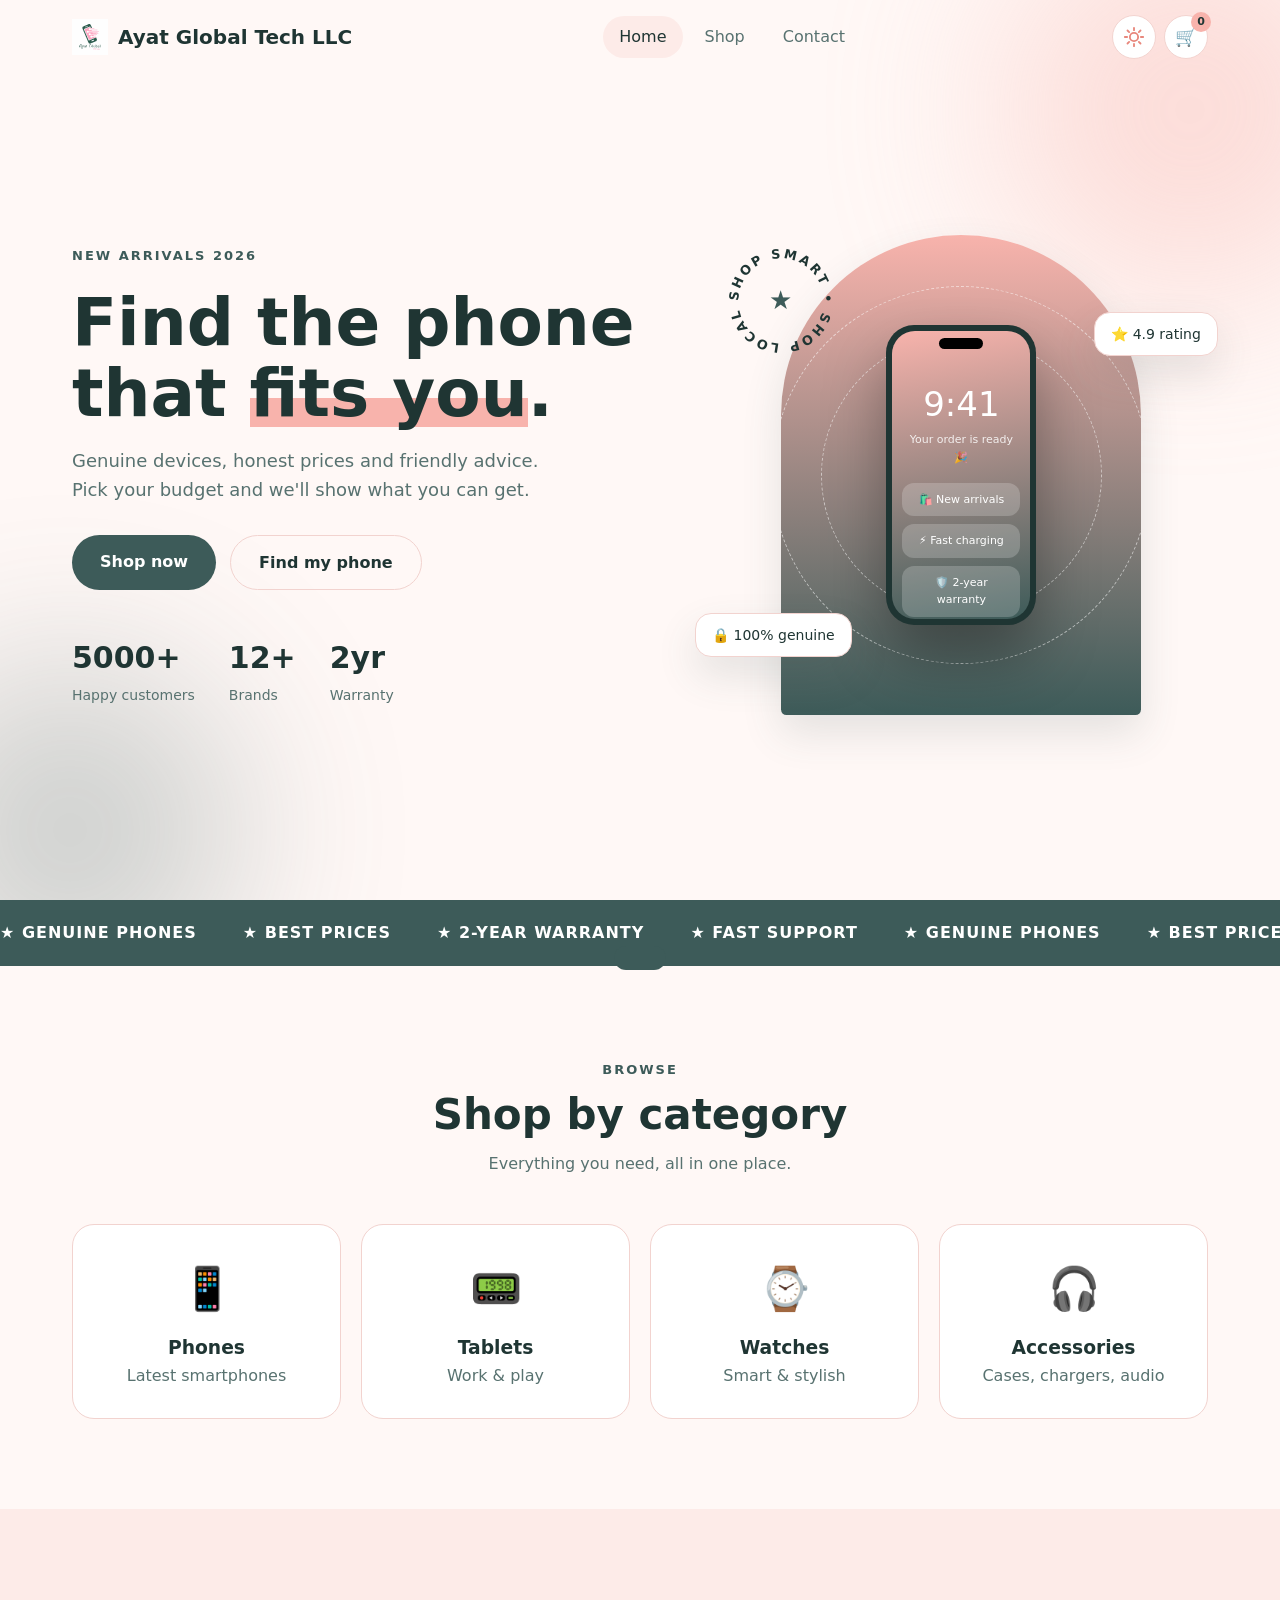
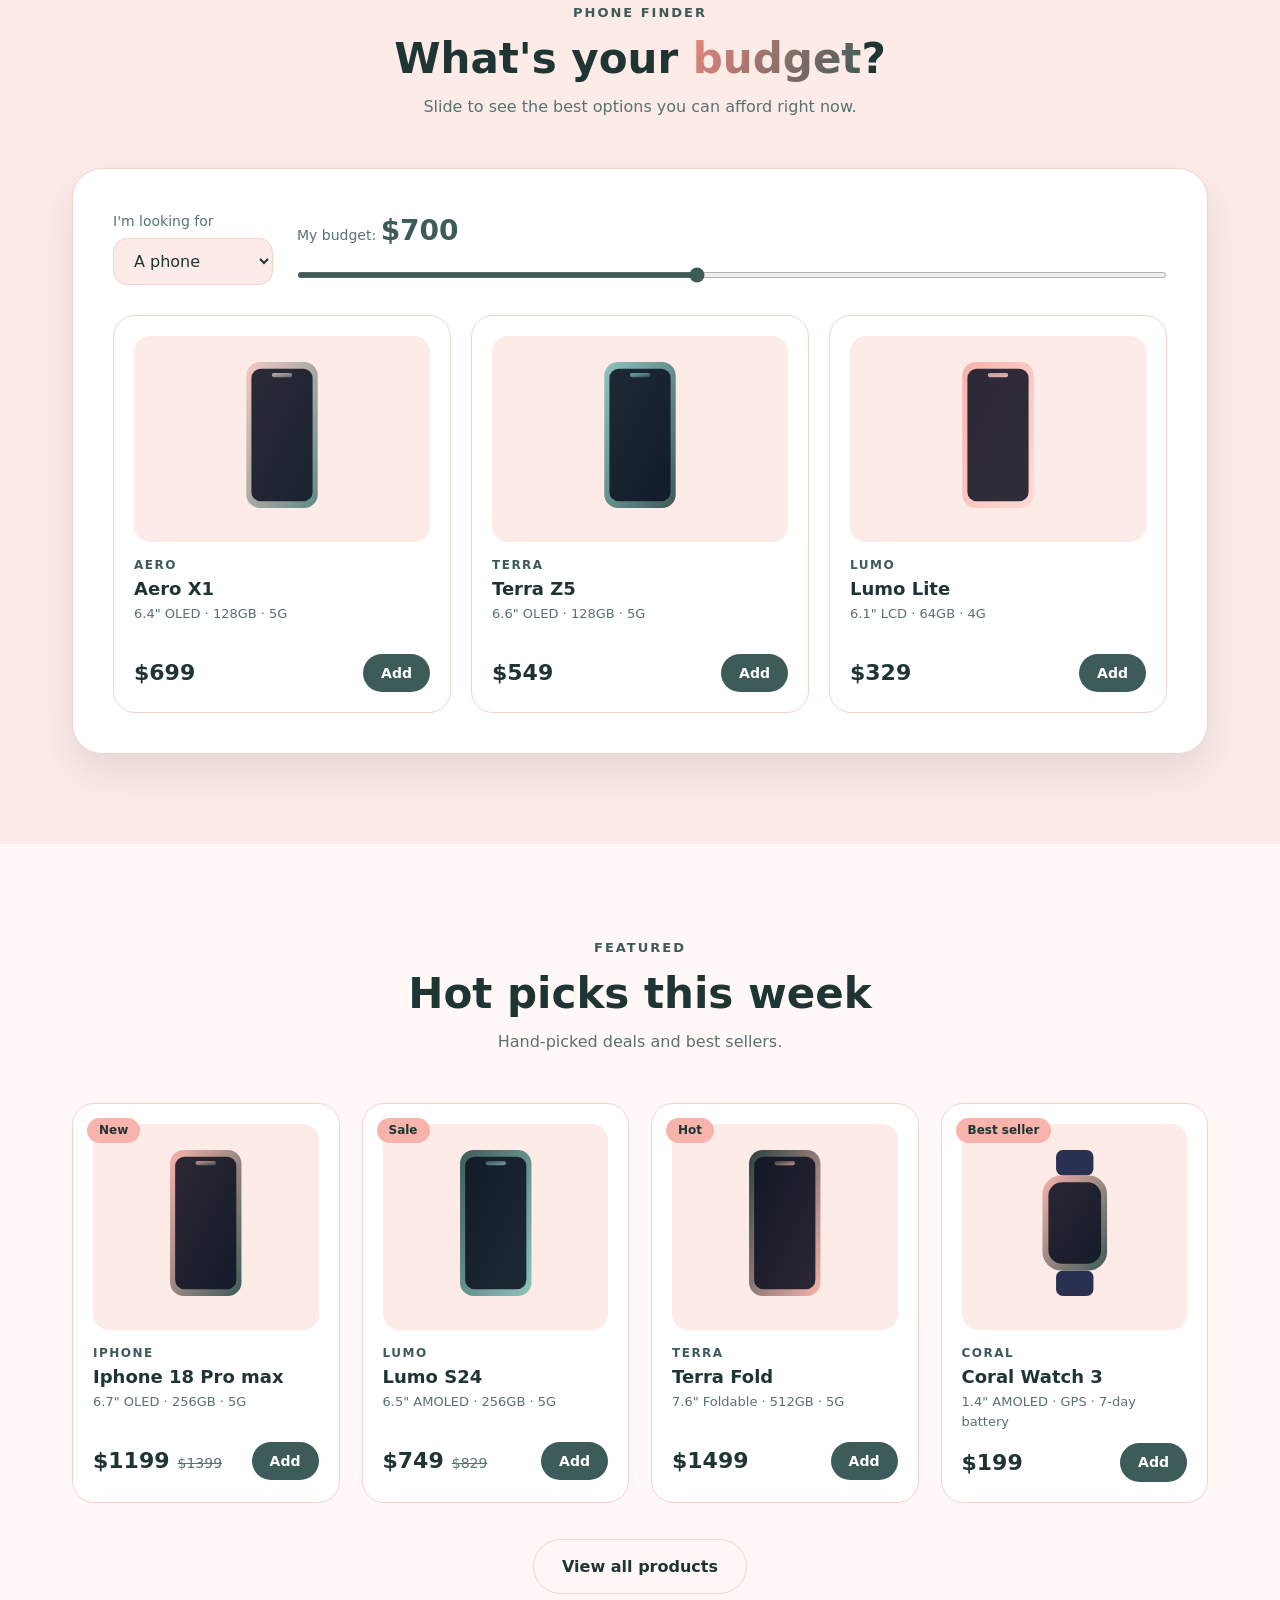
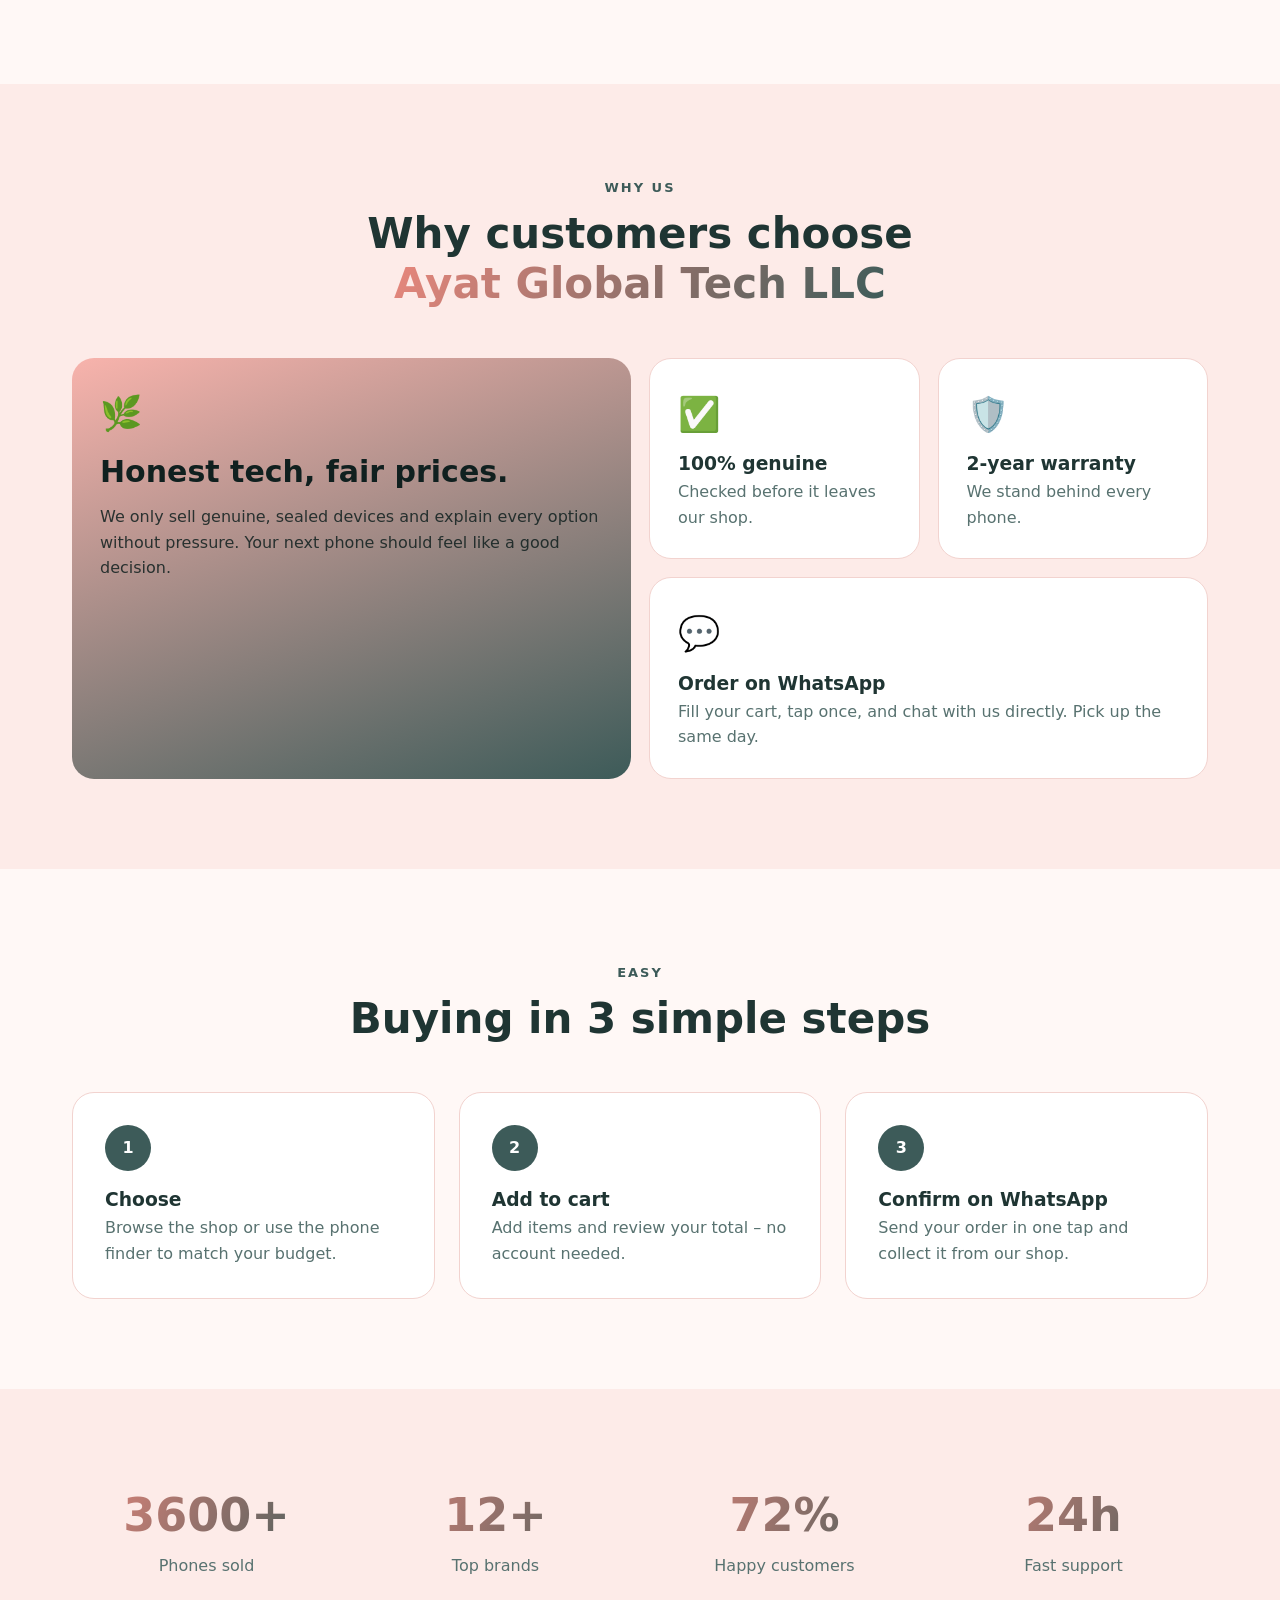
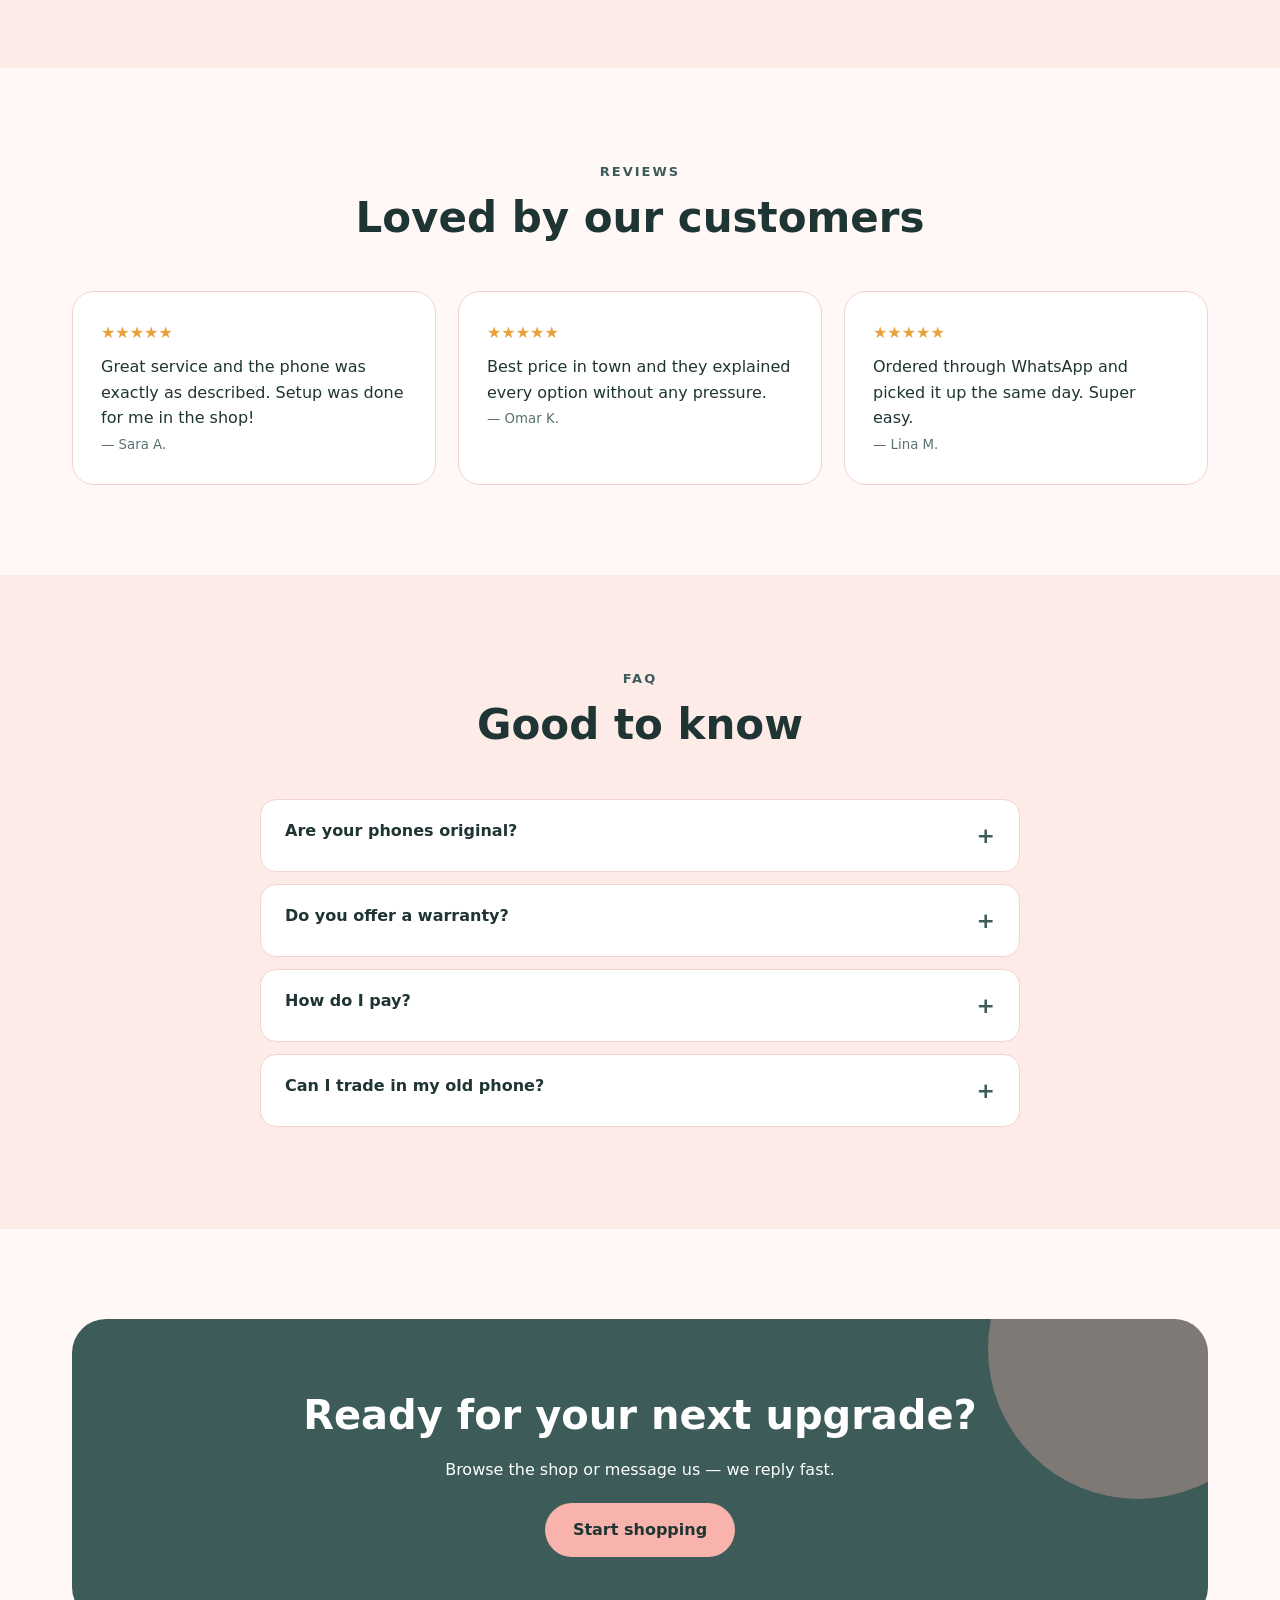
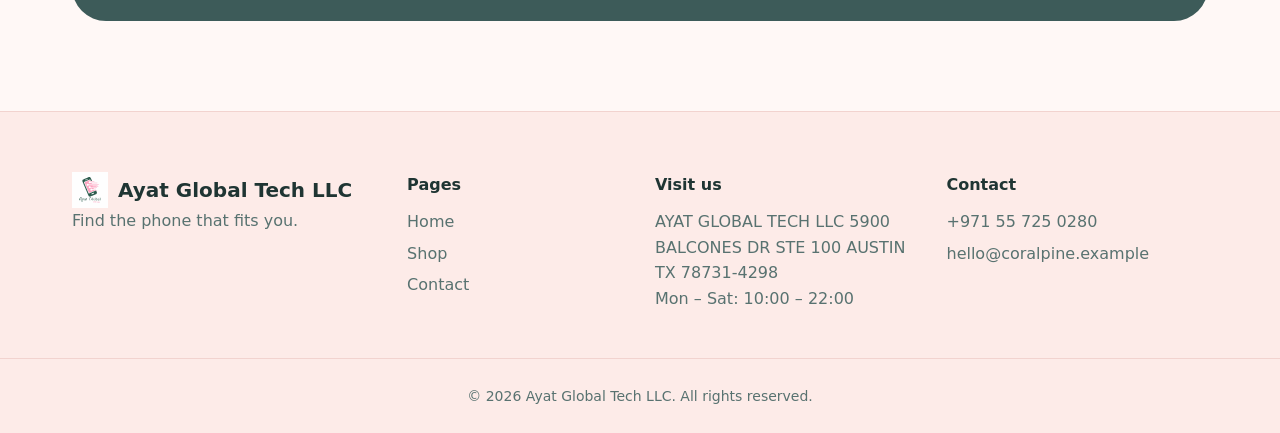
==== coralpine-mobile/index.html @ 8eaff595 "Initial commit" ====
<!doctype html>
<html lang="en">
  <head>
    <meta charset="UTF-8" />
    <meta name="viewport" content="width=device-width,initial-scale=1" />
    <link rel="icon" href="images/favicon.svg" />
    <script src="js/theme-init.js"></script>
    <link rel="stylesheet" href="css/style.css" />
    <title>{shop} – Smartphones, Tablets &amp; Accessories</title>
    <meta
      name="description"
      content="Shop genuine smartphones, tablets, smartwatches and accessories at honest prices."
    />
  </head>
  <body data-page="home">
    <header id="site-header"></header>
    <main>
      <section class="hero">
        <div class="blob one"></div>
        <div class="blob two"></div>
        <div class="wrap hero-grid">
          <div>
            <span class="eyebrow reveal">New arrivals 2026</span>
            <h1 class="reveal">Find the phone that <mark>fits you</mark>.</h1>
            <p class="lead reveal">
              Genuine devices, honest prices and friendly advice. Pick your
              budget and we'll show what you can get.
            </p>
            <div class="hero-btns reveal">
              <a class="btn" href="shop.html">Shop now</a
              ><a class="btn btn-ghost" href="#finder">Find my phone</a>
            </div>
            <div class="hero-stats reveal">
              <div>
                <b data-count="5000" data-suffix="+">0</b
                ><span>Happy customers</span>
              </div>
              <div>
                <b data-count="12" data-suffix="+">0</b><span>Brands</span>
              </div>
              <div>
                <b data-count="2" data-suffix="yr">0</b><span>Warranty</span>
              </div>
            </div>
          </div>
          <div class="arch-stage">
            <div class="arch">
              <div class="ring r1"></div>
              <div class="ring r2"></div>
              <div class="phone">
                <div class="phone-screen">
                  <div class="ps-time">9:41</div>
                  <div class="ps-sub">Your order is ready 🎉</div>
                  <div class="ps-tile">🛍️ New arrivals</div>
                  <div class="ps-tile">⚡ Fast charging</div>
                  <div class="ps-tile">🛡️ 2-year warranty</div>
                </div>
              </div>
            </div>
            <div class="badge-spin">
              <svg viewBox="0 0 100 100">
                <defs>
                  <path
                    id="c"
                    d="M50,50 m-38,0 a38,38 0 1,1 76,0 a38,38 0 1,1 -76,0"
                  />
                </defs>
                <text>
                  <textPath href="#c">SHOP SMART • SHOP LOCAL •</textPath>
                </text>
              </svg>
            </div>
            <div class="chipfloat c1">⭐ 4.9 rating</div>
            <div class="chipfloat c2">🔒 100% genuine</div>
          </div>
        </div>
      </section>

      <div class="marquee">
        <div class="marquee-track">
          <span>★ GENUINE PHONES</span><span>★ BEST PRICES</span
          ><span>★ 2-YEAR WARRANTY</span><span>★ FAST SUPPORT</span
          ><span>★ GENUINE PHONES</span><span>★ BEST PRICES</span
          ><span>★ 2-YEAR WARRANTY</span><span>★ FAST SUPPORT</span
          ><span>★ GENUINE PHONES</span><span>★ BEST PRICES</span
          ><span>★ 2-YEAR WARRANTY</span><span>★ FAST SUPPORT</span
          ><span>★ GENUINE PHONES</span><span>★ BEST PRICES</span
          ><span>★ 2-YEAR WARRANTY</span><span>★ FAST SUPPORT</span>
        </div>
      </div>

      <section>
        <div class="wrap">
          <div class="s-head reveal">
            <span class="eyebrow">Browse</span>
            <h2>Shop by category</h2>
            <p>Everything you need, all in one place.</p>
          </div>
          <div class="cat-grid">
            <a class="cat-tile reveal" href="shop.html?cat=phone"
              ><i>📱</i>
              <h3>Phones</h3>
              <p class="muted">Latest smartphones</p></a
            >
            <a
              class="cat-tile reveal"
              style="--d: 80ms"
              href="shop.html?cat=tablet"
              ><i>📟</i>
              <h3>Tablets</h3>
              <p class="muted">Work &amp; play</p></a
            >
            <a
              class="cat-tile reveal"
              style="--d: 160ms"
              href="shop.html?cat=watch"
              ><i>⌚</i>
              <h3>Watches</h3>
              <p class="muted">Smart &amp; stylish</p></a
            >
            <a
              class="cat-tile reveal"
              style="--d: 240ms"
              href="shop.html?cat=accessory"
              ><i>🎧</i>
              <h3>Accessories</h3>
              <p class="muted">Cases, chargers, audio</p></a
            >
          </div>
        </div>
      </section>

      <section class="alt" id="finder">
        <div class="wrap">
          <div class="s-head reveal">
            <span class="eyebrow">Phone finder</span>
            <h2>What's your <span class="grad-text">budget</span>?</h2>
            <p>Slide to see the best options you can afford right now.</p>
          </div>
          <div class="finder reveal">
            <div class="finder-ctrl">
              <div>
                <label for="kind">I'm looking for</label
                ><select id="kind">
                  <option value="phone">A phone</option>
                  <option value="tablet">A tablet</option>
                  <option value="watch">A watch</option>
                  <option value="accessory">An accessory</option>
                </select>
              </div>
              <div class="slider-box">
                <label for="budget"
                  >My budget: <output id="budget-val"></output></label
                ><input
                  id="budget"
                  type="range"
                  min="20"
                  max="1500"
                  step="10"
                  value="700"
                />
              </div>
            </div>
            <div id="finder-out"></div>
          </div>
        </div>
      </section>

      <section>
        <div class="wrap">
          <div class="s-head reveal">
            <span class="eyebrow">Featured</span>
            <h2>Hot picks this week</h2>
            <p>Hand-picked deals and best sellers.</p>
          </div>
          <div class="grid" id="featured"></div>
          <p style="text-align: center; margin-top: 36px" class="reveal">
            <a class="btn btn-ghost" href="shop.html">View all products</a>
          </p>
        </div>
      </section>

      <section class="alt">
        <div class="wrap">
          <div class="s-head reveal">
            <span class="eyebrow">Why us</span>
            <h2>
              Why customers choose <span class="grad-text">Ayat Global Tech LLC</span>
            </h2>
          </div>
          <div class="bento">
            <div class="bx big reveal">
              <span>🌿</span>
              <h3>Honest tech, fair prices.</h3>
              <p>
                We only sell genuine, sealed devices and explain every option
                without pressure. Your next phone should feel like a good
                decision.
              </p>
            </div>
            <div class="bx reveal" style="--d: 80ms">
              <span>✅</span>
              <h3>100% genuine</h3>
              <p class="muted">Checked before it leaves our shop.</p>
            </div>
            <div class="bx reveal" style="--d: 160ms">
              <span>🛡️</span>
              <h3>2-year warranty</h3>
              <p class="muted">We stand behind every phone.</p>
            </div>
            <div class="bx wide reveal" style="--d: 240ms">
              <span>💬</span>
              <h3>Order on WhatsApp</h3>
              <p class="muted">
                Fill your cart, tap once, and chat with us directly. Pick up the
                same day.
              </p>
            </div>
          </div>
        </div>
      </section>

      <section>
        <div class="wrap">
          <div class="s-head reveal">
            <span class="eyebrow">Easy</span>
            <h2>Buying in 3 simple steps</h2>
          </div>
          <div class="steps">
            <div class="step reveal">
              <h3>Choose</h3>
              <p class="muted">
                Browse the shop or use the phone finder to match your budget.
              </p>
            </div>
            <div class="step reveal" style="--d: 100ms">
              <h3>Add to cart</h3>
              <p class="muted">
                Add items and review your total – no account needed.
              </p>
            </div>
            <div class="step reveal" style="--d: 200ms">
              <h3>Confirm on WhatsApp</h3>
              <p class="muted">
                Send your order in one tap and collect it from our shop.
              </p>
            </div>
          </div>
        </div>
      </section>

      <section class="alt">
        <div class="wrap stats-grid">
          <div class="reveal">
            <b class="grad-text" data-count="5000" data-suffix="+">0</b
            ><span class="muted">Phones sold</span>
          </div>
          <div class="reveal">
            <b class="grad-text" data-count="12" data-suffix="+">0</b
            ><span class="muted">Top brands</span>
          </div>
          <div class="reveal">
            <b class="grad-text" data-count="98" data-suffix="%">0</b
            ><span class="muted">Happy customers</span>
          </div>
          <div class="reveal">
            <b class="grad-text" data-count="24" data-suffix="h">0</b
            ><span class="muted">Fast support</span>
          </div>
        </div>
      </section>

      <section>
        <div class="wrap">
          <div class="s-head reveal">
            <span class="eyebrow">Reviews</span>
            <h2>Loved by our customers</h2>
          </div>
          <div class="rev-grid">
            <div class="rev reveal">
              <div class="stars">★★★★★</div>
              <p>
                Great service and the phone was exactly as described. Setup was
                done for me in the shop!
              </p>
              <small>— Sara A.</small>
            </div>
            <div class="rev reveal" style="--d: 100ms">
              <div class="stars">★★★★★</div>
              <p>
                Best price in town and they explained every option without any
                pressure.
              </p>
              <small>— Omar K.</small>
            </div>
            <div class="rev reveal" style="--d: 200ms">
              <div class="stars">★★★★★</div>
              <p>
                Ordered through WhatsApp and picked it up the same day. Super
                easy.
              </p>
              <small>— Lina M.</small>
            </div>
          </div>
        </div>
      </section>

      <section class="alt">
        <div class="wrap">
          <div class="s-head reveal">
            <span class="eyebrow">FAQ</span>
            <h2>Good to know</h2>
          </div>
          <div class="faq reveal">
            <details>
              <summary>Are your phones original?</summary>
              <p>Yes. Every device is genuine and checked before sale.</p>
            </details>
            <details>
              <summary>Do you offer a warranty?</summary>
              <p>
                Yes, all devices include a 2-year warranty. Edit this text in
                index.html to match your policy.
              </p>
            </details>
            <details>
              <summary>How do I pay?</summary>
              <p>
                Send your order on WhatsApp, then pay and collect in our shop
                (or as agreed with our team).
              </p>
            </details>
            <details>
              <summary>Can I trade in my old phone?</summary>
              <p>Ask us on WhatsApp – we'll quote you quickly.</p>
            </details>
          </div>
        </div>
      </section>

      <section>
        <div class="wrap">
          <div class="cta reveal">
            <h2>Ready for your next upgrade?</h2>
            <p>Browse the shop or message us — we reply fast.</p>
            <a class="btn" href="shop.html">Start shopping</a>
          </div>
        </div>
      </section>
    </main>
    <footer id="site-footer"></footer>
    <script src="js/config.js"></script>
    <script src="js/products.js"></script>
    <script src="js/main.js"></script>
    <script src="js/home.js"></script>
  </body>
</html>
---- coralpine-mobile/css/style.css ----
/* ===== 1. THEMES – change colours here =====
   Light mode = :root / [data-theme="light"],  Dark mode = [data-theme="dark"] */
:root,[data-theme="light"]{
  --bg:#fff8f6; --bg2:#fdebe8; --card:#ffffff; --line:#f2d3cf;
  --text:#1f3533; --muted:#587270;
  --a:#F8B3AC; --b:#3D5B59;                 /* your logo colours */
  --btn:#3D5B59; --btn-text:#ffffff; --btn-hover:#F8B3AC; --btn-hover-text:#1f3533;
  --grad-text:linear-gradient(120deg,#e8877c,#3D5B59);
  --shadow:0 18px 40px rgba(61,91,89,.14);
  --r:22px;
}
[data-theme="dark"]{
  --bg:#0f1c1b; --bg2:#152726; --card:#1a2f2d; --line:#3D5B59;
  --text:#fdf1ef; --muted:#a9bfbc;
  --a:#F8B3AC; --b:#8fc4be;
  --btn:#F8B3AC; --btn-text:#0f1c1b; --btn-hover:#8fc4be; --btn-hover-text:#0f1c1b;
  --grad-text:linear-gradient(120deg,#F8B3AC,#8fc4be);
  --shadow:0 18px 40px rgba(0,0,0,.35);
}
*{box-sizing:border-box;margin:0;padding:0}
html{scroll-behavior:smooth}
body{font-family:"Segoe UI",system-ui,Arial,sans-serif;background:var(--bg);color:var(--text);line-height:1.6;overflow-x:hidden}
.theme-anim,.theme-anim *{transition:background-color .5s,color .5s,border-color .5s,box-shadow .5s!important}
img{max-width:100%;display:block}a{color:inherit;text-decoration:none}button{font:inherit;cursor:pointer}
.wrap{max-width:1180px;margin:0 auto;padding:0 22px}
.grad-text{background:var(--grad-text);-webkit-background-clip:text;background-clip:text;color:transparent}
section{padding:90px 0;position:relative}
.s-head{text-align:center;max-width:620px;margin:0 auto 48px}
.s-head h2{font-size:clamp(28px,4vw,42px);line-height:1.2;margin-bottom:10px}
.s-head p,.muted{color:var(--muted)}
.eyebrow{display:inline-block;font-size:13px;letter-spacing:2px;text-transform:uppercase;font-weight:700;color:var(--b);margin-bottom:10px}
.alt{background:var(--bg2)}

/* ===== 2. Buttons ===== */
.btn{display:inline-block;background:var(--btn);color:var(--btn-text);font-weight:700;border:0;padding:14px 28px;border-radius:50px;transition:transform .25s,background .25s,color .25s,box-shadow .25s}
.btn:hover{background:var(--btn-hover);color:var(--btn-hover-text);transform:translateY(-3px);box-shadow:var(--shadow)}
.btn-ghost{background:transparent;color:var(--text);border:1.5px solid var(--line)}
.btn-ghost:hover{border-color:var(--b)}
.btn-sm{padding:8px 18px;font-size:14px}

/* ===== 3. Header + dark/light button ===== */
#site-header{position:fixed;top:0;left:0;right:0;z-index:50;transition:.3s}
#site-header.scrolled{background:color-mix(in srgb,var(--bg) 88%,transparent);backdrop-filter:blur(14px);border-bottom:1px solid var(--line)}
.nav{display:flex;align-items:center;justify-content:space-between;height:74px}
.brand{display:flex;align-items:center;gap:10px;font-weight:800;font-size:20px}
.brand img{width:36px;height:36px}
#menu{display:flex;gap:6px}
#menu a{padding:8px 16px;border-radius:30px;color:var(--muted);transition:.2s}
#menu a:hover,#menu a.active{color:var(--text);background:var(--bg2)}
.nav-actions{display:flex;gap:8px}
.icon-btn{position:relative;background:var(--card);color:var(--text);border:1px solid var(--line);width:44px;height:44px;border-radius:50%;font-size:18px;transition:.25s}
.icon-btn:hover{border-color:var(--b);transform:rotate(-8deg)}
#cart-count{position:absolute;top:-4px;right:-4px;background:var(--a);color:#1f3533;font-size:11px;font-weight:700;min-width:20px;height:20px;border-radius:10px;display:grid;place-items:center}
.burger{display:none}
.theme-toggle svg{position:absolute;inset:0;margin:auto;width:22px;height:22px;transition:transform .6s cubic-bezier(.3,1.4,.5,1),opacity .4s}
[data-theme="light"] .moon,:root:not([data-theme]) .moon{opacity:0;transform:rotate(-120deg) scale(.2)}
[data-theme="dark"] .sun{opacity:0;transform:rotate(120deg) scale(.2)}
.sun{color:#e8877c}.moon{color:var(--a)}

/* ===== 4. Hero (arch shape) ===== */
.hero{min-height:100vh;display:flex;align-items:center;padding:120px 0 70px;overflow:hidden}
.blob{position:absolute;border-radius:50%;filter:blur(90px);opacity:.4;animation:drift 12s ease-in-out infinite alternate}
.blob.one{width:380px;height:380px;background:var(--a);top:-80px;right:-100px}
.blob.two{width:340px;height:340px;background:var(--b);bottom:-100px;left:-100px;animation-delay:-5s;opacity:.25}
@keyframes drift{to{transform:translate(50px,40px) scale(1.15)}}
.hero-grid{display:grid;grid-template-columns:1.1fr .9fr;gap:40px;align-items:center;position:relative}
.hero h1{font-size:clamp(38px,6vw,66px);line-height:1.08;margin:10px 0 18px}
.hero h1 mark{background:none;color:inherit;background-image:linear-gradient(var(--a),var(--a));background-repeat:no-repeat;background-size:0 38%;background-position:0 90%;animation:underline 1s .6s forwards}
@keyframes underline{to{background-size:100% 38%}}
.lead{color:var(--muted);font-size:18px;max-width:480px;margin-bottom:30px}
.hero-btns{display:flex;gap:14px;flex-wrap:wrap}
.hero-stats{display:flex;gap:34px;margin-top:44px}
.hero-stats b{font-size:30px;display:block}.hero-stats span{color:var(--muted);font-size:14px}
.arch-stage{position:relative;display:grid;place-items:center}
.arch{width:min(360px,84%);aspect-ratio:3/4;border-radius:999px 999px 30px 30px;background:linear-gradient(180deg,var(--a),var(--b));position:relative;display:grid;place-items:center;box-shadow:var(--shadow);overflow:hidden}
.ring{position:absolute;border:1.5px dashed rgba(255,255,255,.55);border-radius:50%;animation:spin 28s linear infinite}
.ring.r1{width:78%;aspect-ratio:1}.ring.r2{width:105%;aspect-ratio:1;animation-direction:reverse;animation-duration:40s}
@keyframes spin{to{transform:rotate(360deg)}}
.phone{width:150px;height:300px;border-radius:28px;background:#1f3533;padding:6px;box-shadow:0 30px 60px rgba(0,0,0,.35);animation:float 5s ease-in-out infinite;position:relative;z-index:2}
.phone-screen{height:100%;border-radius:23px;background:linear-gradient(170deg,var(--a),#3D5B59);padding:18px 10px;color:#fff;text-align:center;position:relative;overflow:hidden}
.phone-screen::before{content:"";position:absolute;top:7px;left:50%;transform:translateX(-50%);width:44px;height:11px;border-radius:8px;background:#000}
.ps-time{margin-top:28px;font-size:34px;font-weight:300}.ps-sub{font-size:11px;opacity:.85;margin-bottom:16px}
.ps-tile{background:rgba(255,255,255,.2);border-radius:12px;padding:8px;margin-bottom:8px;font-size:11px;animation:pop 4s infinite}
.ps-tile:nth-child(4){animation-delay:1.3s}.ps-tile:nth-child(5){animation-delay:2.6s}
@keyframes float{50%{transform:translateY(-18px) rotate(2deg)}}
@keyframes pop{50%{background:rgba(255,255,255,.38)}}
.badge-spin{position:absolute;top:2%;left:2%;width:112px;height:112px;z-index:3}
.badge-spin svg{width:100%;height:100%;animation:spin 14s linear infinite}
.badge-spin text{font-size:11.5px;font-weight:800;letter-spacing:2.2px;fill:var(--text)}
.badge-spin::after{content:"★";position:absolute;inset:0;display:grid;place-items:center;font-size:26px;color:var(--b)}
.chipfloat{position:absolute;background:var(--card);border:1px solid var(--line);border-radius:16px;padding:10px 16px;font-size:14px;box-shadow:var(--shadow);animation:float2 6s ease-in-out infinite;z-index:3}
.chipfloat.c1{top:16%;right:-2%}.chipfloat.c2{bottom:12%;left:-4%;animation-delay:-3s}
@keyframes float2{50%{transform:translateY(-14px)}}

/* ===== 5. Ticker ===== */
.marquee{padding:20px 0;overflow:hidden;background:var(--btn);color:var(--btn-text)}
.marquee-track{display:flex;gap:46px;width:max-content;animation:scroll 26s linear infinite;font-weight:800;letter-spacing:1px}
.marquee-track span{white-space:nowrap}
@keyframes scroll{to{transform:translateX(-50%)}}

/* ===== 6. Categories ===== */
.cat-grid{display:grid;grid-template-columns:repeat(4,1fr);gap:20px}
.cat-tile{background:var(--card);border:1px solid var(--line);border-radius:var(--r);padding:30px 22px;text-align:center;transition:.3s}
.cat-tile:hover{transform:translateY(-8px);border-color:var(--b);box-shadow:var(--shadow)}
.cat-tile i{font-style:normal;font-size:42px;display:block;margin-bottom:10px;transition:transform .3s}
.cat-tile:hover i{transform:scale(1.2) rotate(-8deg)}

/* ===== 7. Product cards ===== */
.grid{display:grid;grid-template-columns:repeat(4,1fr);gap:22px}
.card{position:relative;background:var(--card);border:1px solid var(--line);border-radius:var(--r);padding:20px;transition:.3s}
.card:hover{transform:translateY(-8px);border-color:var(--b);box-shadow:var(--shadow)}
.card-art{background:var(--bg2);border-radius:16px;padding:14px;margin-bottom:14px}
.card-art svg{width:100%;height:170px;transition:transform .4s}
.card:hover .card-art svg{transform:scale(1.1) rotate(4deg)}
.card-brand{color:var(--b);font-size:12px;letter-spacing:1.5px;text-transform:uppercase;font-weight:700}
.card h3{font-size:18px}.card-specs{color:var(--muted);font-size:13px;min-height:40px}
.card-foot{display:flex;justify-content:space-between;align-items:center;margin-top:10px}
.price{font-size:22px;font-weight:800}.price s{color:var(--muted);font-size:14px;font-weight:400;margin-left:8px}
.badge{position:absolute;top:14px;left:14px;z-index:2;background:var(--a);color:#1f3533;font-size:12px;font-weight:700;padding:3px 12px;border-radius:20px}

/* ===== 8. Phone finder ===== */
.finder{background:var(--card);border:1px solid var(--line);border-radius:30px;padding:40px;box-shadow:var(--shadow)}
.finder-ctrl{display:flex;gap:24px;flex-wrap:wrap;align-items:end;margin-bottom:30px}
.finder-ctrl label{display:block;font-size:14px;color:var(--muted);margin-bottom:6px}
.finder-ctrl select{background:var(--bg2);color:var(--text);border:1px solid var(--line);border-radius:14px;padding:12px 16px;font:inherit}
.slider-box{flex:1;min-width:240px}
.slider-box output{font-size:28px;font-weight:800;color:var(--b)}
input[type=range]{width:100%;accent-color:var(--b);height:6px}
#finder-out{display:grid;grid-template-columns:repeat(3,1fr);gap:20px}

/* ===== 9. Bento "why us" ===== */
.bento{display:grid;grid-template-columns:repeat(4,1fr);grid-auto-rows:minmax(170px,auto);gap:18px}
.bx{background:var(--card);border:1px solid var(--line);border-radius:var(--r);padding:28px;transition:.3s}
.bx:hover{transform:translateY(-6px);box-shadow:var(--shadow)}
.bx span{font-size:34px;display:block;margin-bottom:8px}
.bx.big{grid-column:span 2;grid-row:span 2;background:linear-gradient(160deg,var(--a),var(--b));color:#10201f;border:0}
.bx.big p{color:#10201f;opacity:.85}.bx.wide{grid-column:span 2}
.bx.big h3{font-size:30px;margin-bottom:8px}

/* ===== 10. Steps, stats, FAQ, reviews, CTA ===== */
.steps{display:grid;grid-template-columns:repeat(3,1fr);gap:24px;counter-reset:s}
.step{background:var(--card);border:1px solid var(--line);border-radius:var(--r);padding:32px;position:relative}
.step::before{counter-increment:s;content:counter(s);display:grid;place-items:center;width:46px;height:46px;border-radius:50%;background:var(--btn);color:var(--btn-text);font-weight:800;margin-bottom:14px}
.stats-grid{display:grid;grid-template-columns:repeat(4,1fr);text-align:center;gap:20px}
.stats-grid b{font-size:46px;display:block}
.faq{max-width:760px;margin:0 auto}
.faq details{background:var(--card);border:1px solid var(--line);border-radius:16px;padding:18px 24px;margin-bottom:12px;transition:.3s}
.faq details[open]{border-color:var(--b)}
.faq summary{cursor:pointer;font-weight:700;list-style:none;display:flex;justify-content:space-between}
.faq summary::after{content:"+";font-size:22px;color:var(--b);transition:transform .3s}
.faq details[open] summary::after{transform:rotate(45deg)}
.faq p{color:var(--muted);margin-top:10px}
.rev-grid{display:grid;grid-template-columns:repeat(3,1fr);gap:22px}
.rev{background:var(--card);border:1px solid var(--line);border-radius:var(--r);padding:28px}
.rev .stars{color:#e8a13c;margin-bottom:8px}.rev small{color:var(--muted)}
.cta{background:var(--b);color:#fff;border-radius:34px;padding:64px 30px;text-align:center;position:relative;overflow:hidden}
[data-theme="dark"] .cta{background:var(--card);border:1px solid var(--line)}
.cta::before{content:"";position:absolute;width:300px;height:300px;border-radius:50%;background:var(--a);opacity:.35;top:-120px;right:-80px;animation:drift 9s ease-in-out infinite alternate}
.cta h2,.cta p,.cta a{position:relative}
.cta h2{font-size:clamp(26px,4vw,40px);margin-bottom:10px}
.cta .btn{background:var(--a);color:#1f3533;margin-top:20px}

/* ===== 11. Shop & contact pages ===== */
.page-top{padding:150px 0 30px;text-align:center}
.page-top h1{font-size:clamp(34px,5vw,54px)}
.tools{display:flex;gap:14px;flex-wrap:wrap;justify-content:space-between;align-items:center;margin-bottom:30px}
.chips{display:flex;gap:8px;flex-wrap:wrap}
.chip{background:var(--card);color:var(--muted);border:1px solid var(--line);padding:9px 20px;border-radius:30px;transition:.2s}
.chip.active,.chip:hover{background:var(--btn);color:var(--btn-text);border-color:transparent;font-weight:700}
.tools input,.tools select,.form input,.form textarea{background:var(--card);color:var(--text);border:1px solid var(--line);border-radius:14px;padding:12px 16px;font:inherit;outline:0}
.tools input:focus,.form input:focus,.form textarea:focus{border-color:var(--b)}
.empty{text-align:center;color:var(--muted);padding:30px;grid-column:1/-1}
.contact-grid{display:grid;grid-template-columns:1fr 1fr;gap:30px}
.panel{background:var(--card);border:1px solid var(--line);border-radius:var(--r);padding:34px}
.form{display:grid;gap:14px}.form textarea{min-height:140px;resize:vertical}
.info-card{display:flex;gap:16px;align-items:center;margin-bottom:20px}
.info-card span{font-size:26px;background:var(--bg2);width:52px;height:52px;border-radius:14px;display:grid;place-items:center}
.info-card p{color:var(--muted)}

/* ===== 12. Cart drawer & toast ===== */
.overlay{position:fixed;inset:0;background:rgba(0,0,0,.55);opacity:0;pointer-events:none;transition:.3s;z-index:90}
.overlay.open{opacity:1;pointer-events:auto}
.drawer{position:fixed;top:0;right:0;height:100%;width:min(400px,100%);background:var(--bg);border-left:1px solid var(--line);z-index:100;transform:translateX(100%);transition:transform .4s cubic-bezier(.2,.8,.2,1);display:flex;flex-direction:column}
.drawer.open{transform:none}
.d-head{display:flex;justify-content:space-between;align-items:center;padding:20px;border-bottom:1px solid var(--line)}
.d-body{flex:1;overflow:auto;padding:20px}
.c-row{display:flex;gap:14px;margin-bottom:18px}
.c-art{width:70px;height:70px;background:var(--bg2);border-radius:14px;padding:6px;flex:none}
.c-row small{display:block;color:var(--muted)}
.qty{display:flex;align-items:center;gap:10px;margin-top:4px}
.qty button{width:28px;height:28px;border-radius:50%;border:1px solid var(--line);background:var(--card);color:var(--text)}
.d-foot{padding:20px;border-top:1px solid var(--line)}
.d-total{display:flex;justify-content:space-between;font-size:20px;margin-bottom:14px}
.d-foot .btn{display:block;text-align:center}
#toast{position:fixed;bottom:30px;left:50%;transform:translate(-50%,100px);background:var(--btn);color:var(--btn-text);font-weight:700;padding:12px 26px;border-radius:30px;transition:.4s;z-index:120}
#toast.show{transform:translate(-50%,0)}

/* ===== 13. Footer ===== */
footer{background:var(--bg2);border-top:1px solid var(--line);padding-top:60px}
.foot-grid{display:grid;grid-template-columns:1.4fr 1fr 1.2fr 1.2fr;gap:30px}
footer h4{margin-bottom:12px}footer a:not(.brand),footer p{display:block;color:var(--muted);margin-bottom:6px}
footer a:not(.brand):hover{color:var(--b)}
.copy{text-align:center;color:var(--muted);font-size:14px;padding:26px;margin-top:40px;border-top:1px solid var(--line)}

/* ===== 14. Scroll-reveal animation ===== */
.reveal{opacity:0;transform:translateY(40px);transition:opacity .7s var(--d,0ms),transform .7s var(--d,0ms)}
.reveal.in{opacity:1;transform:none}
@media (prefers-reduced-motion:reduce){*{animation:none!important;transition:none!important}.reveal{opacity:1;transform:none}.hero h1 mark{background-size:100% 38%}}

/* ===== 15. Responsive ===== */
@media(max-width:980px){.grid,.cat-grid,.bento{grid-template-columns:repeat(2,1fr)}.bx.big,.bx.wide{grid-column:span 2}.steps,.rev-grid,#finder-out{grid-template-columns:1fr}.stats-grid{grid-template-columns:repeat(2,1fr)}.foot-grid{grid-template-columns:1fr 1fr}}
@media(max-width:760px){
  .burger{display:block}
  #menu{position:absolute;top:74px;left:0;right:0;flex-direction:column;background:var(--bg2);padding:14px 22px;display:none;border-bottom:1px solid var(--line)}
  #menu.open{display:flex}
  .hero-grid,.contact-grid{grid-template-columns:1fr}
  .arch-stage{order:-1}.arch{width:min(280px,80%)}
  section{padding:64px 0}.finder{padding:24px}
}
@media(max-width:480px){.grid,.bento{grid-template-columns:1fr}.bx.big,.bx.wide{grid-column:auto}.foot-grid{grid-template-columns:1fr}.hero-stats{gap:20px}}
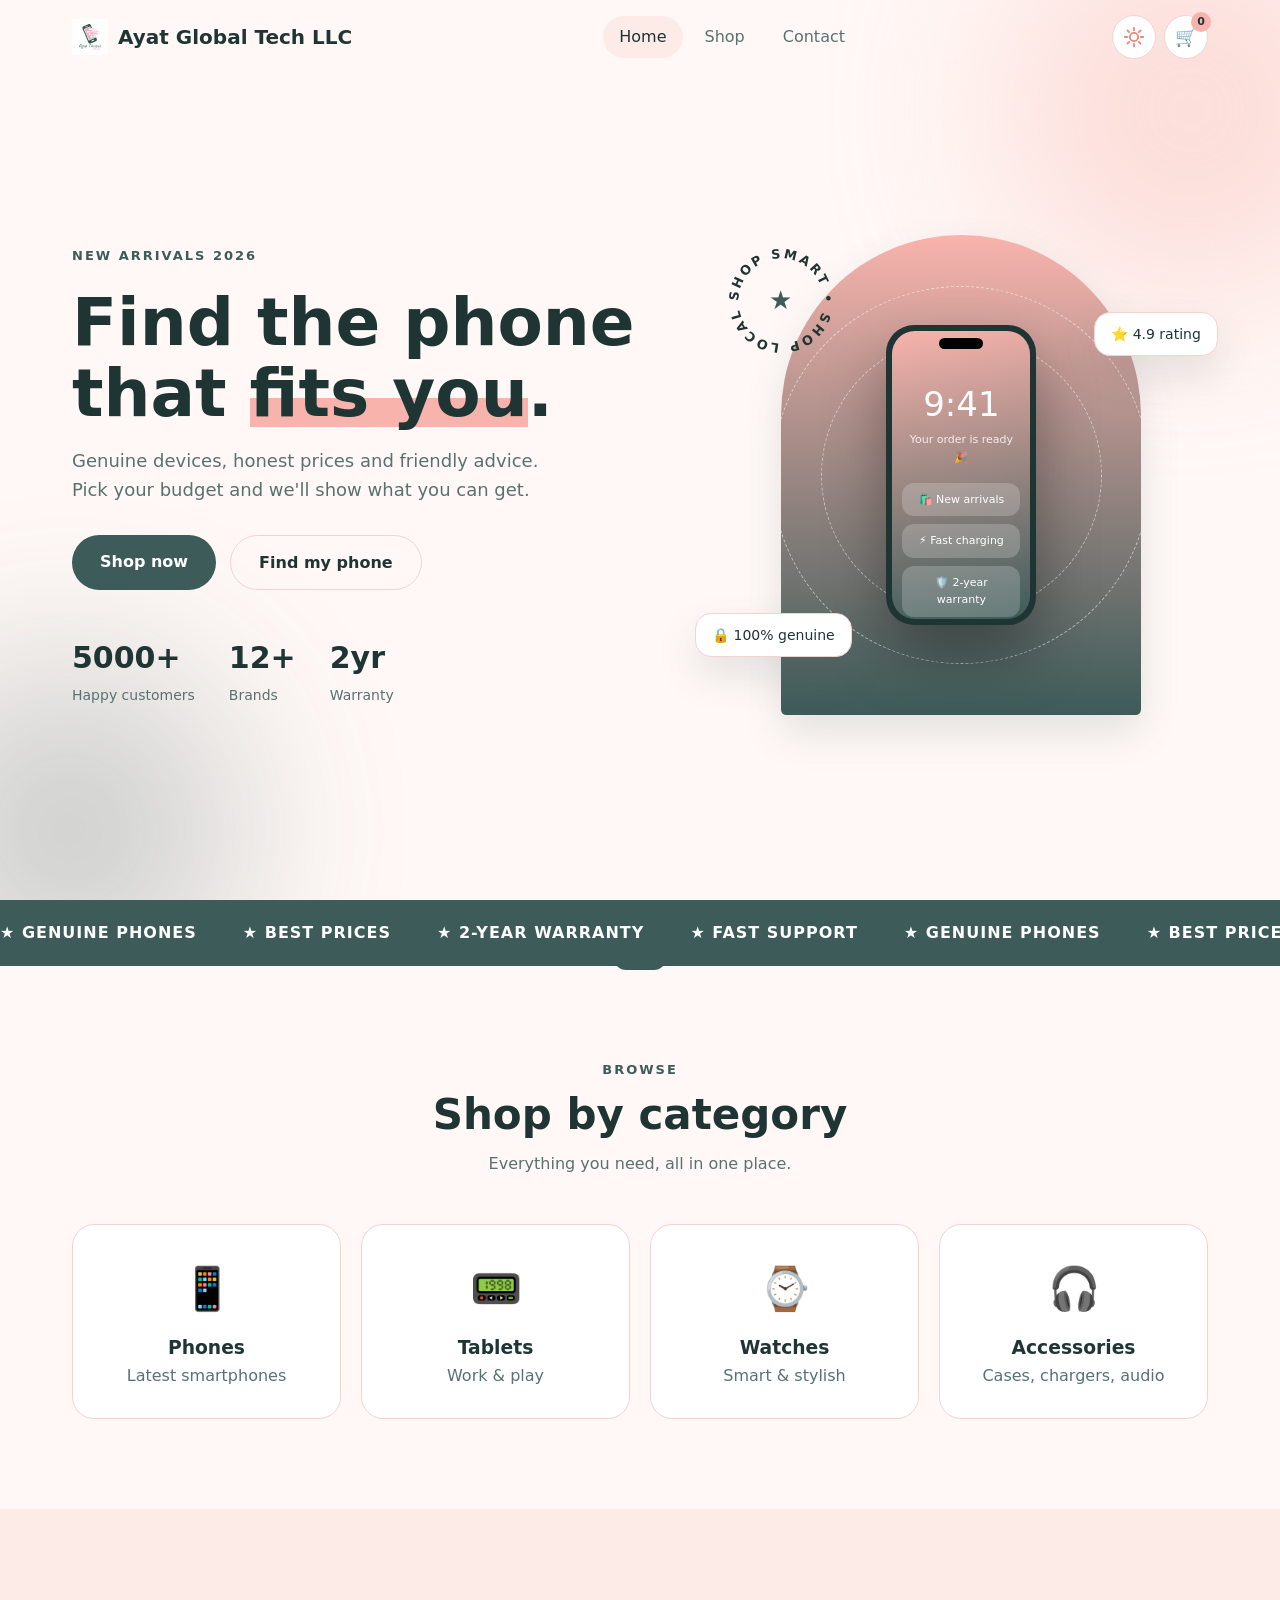
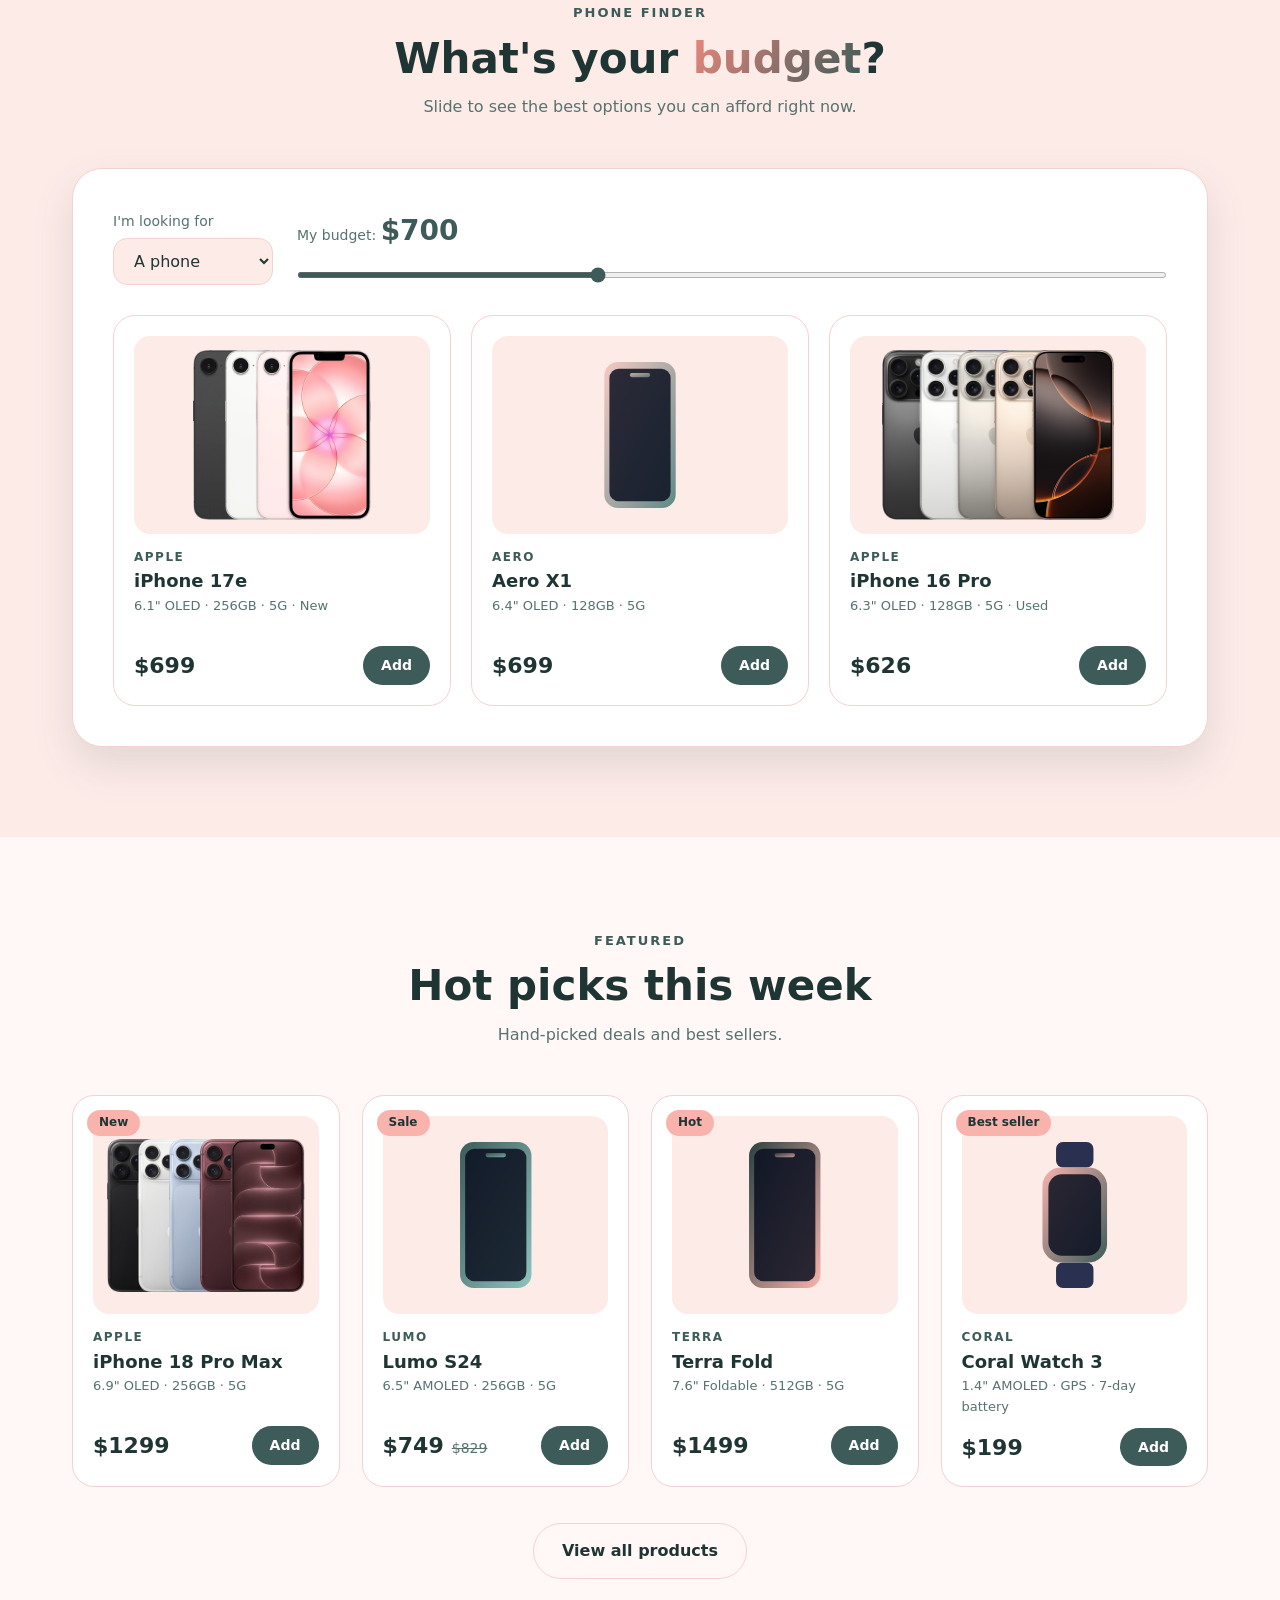
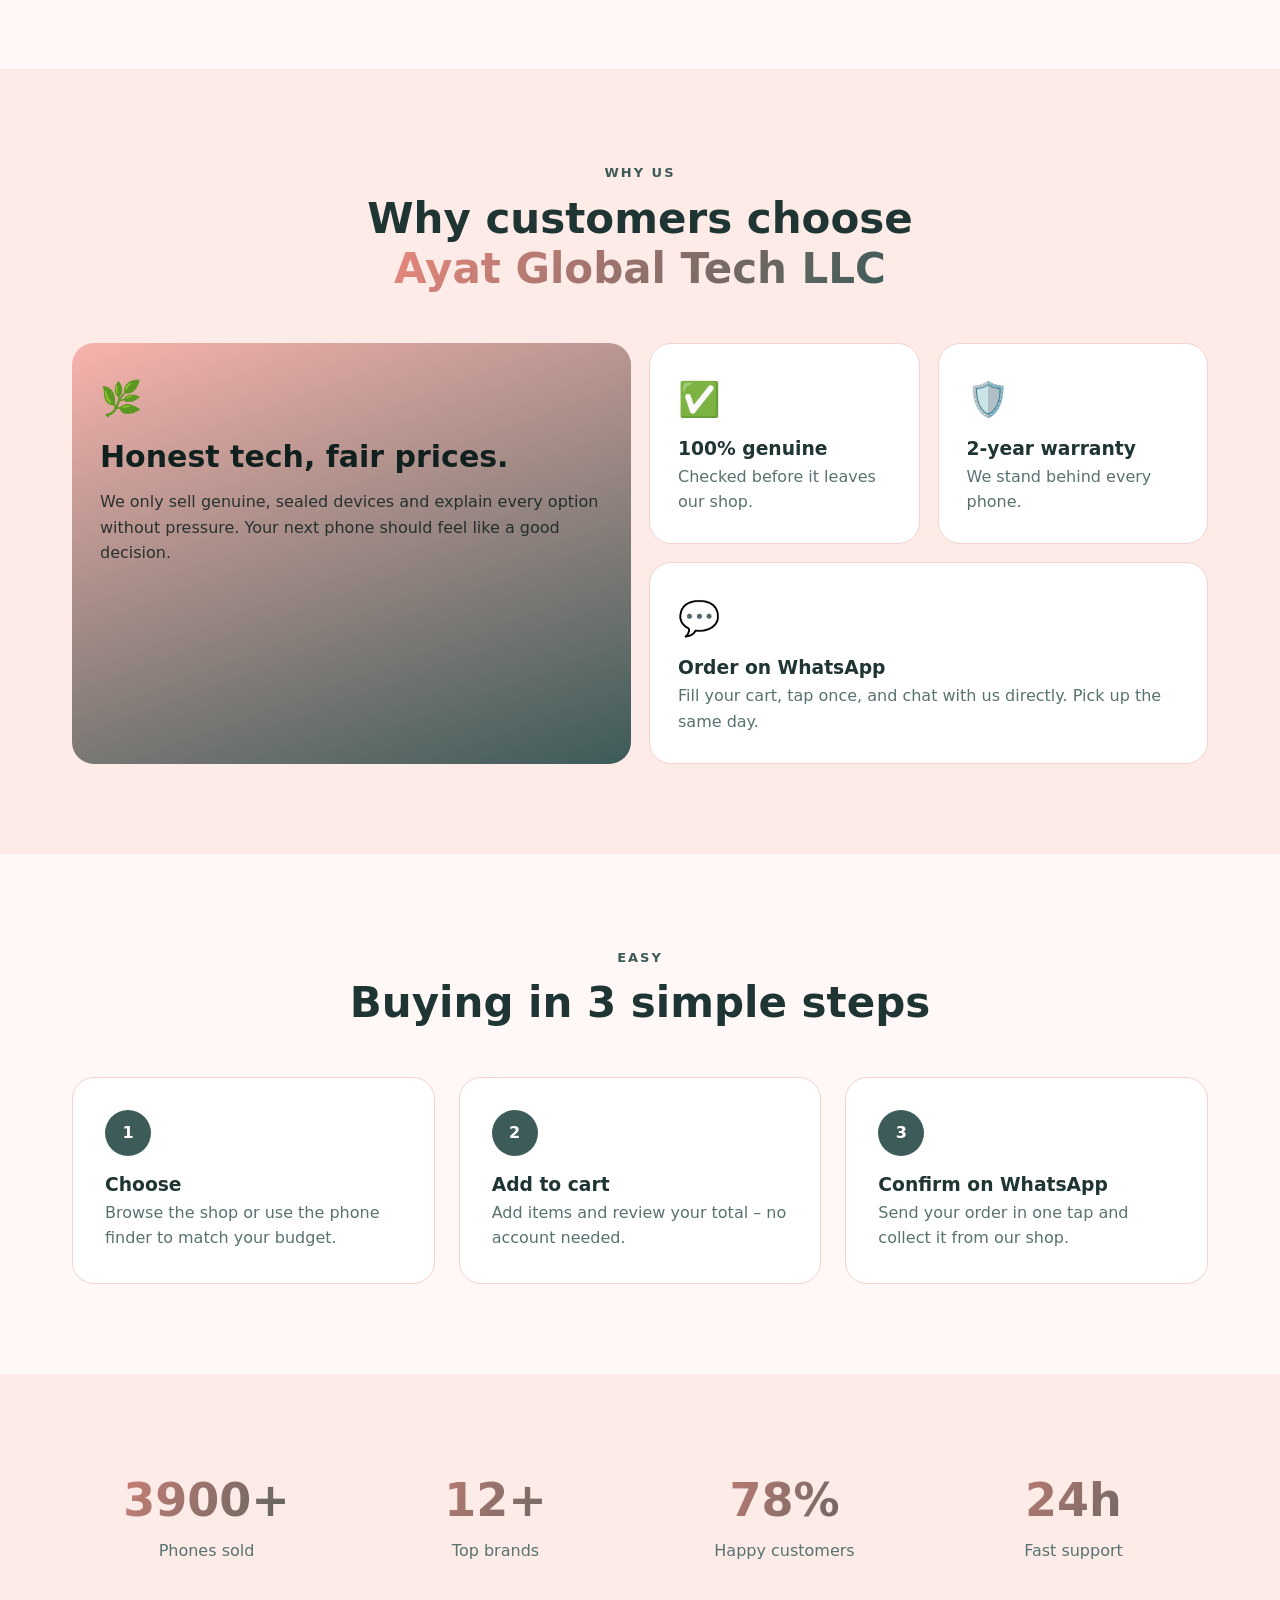
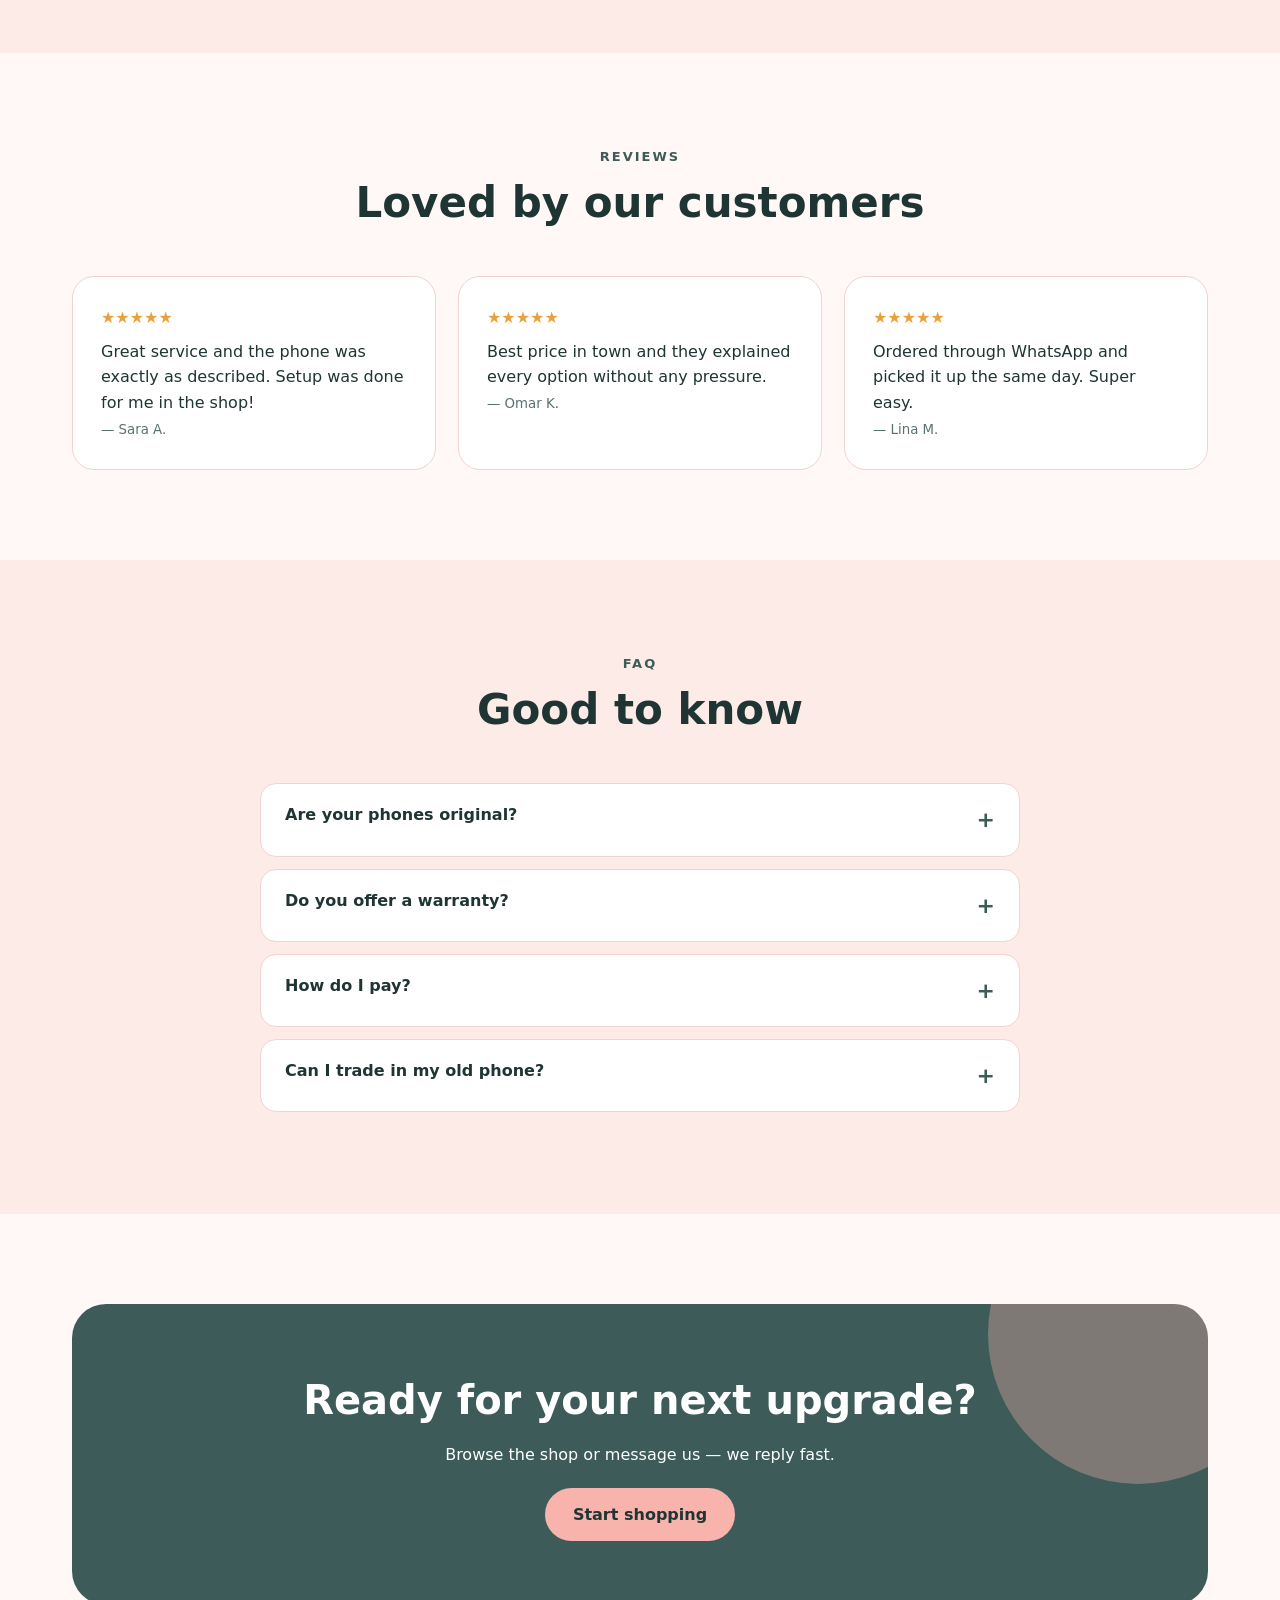
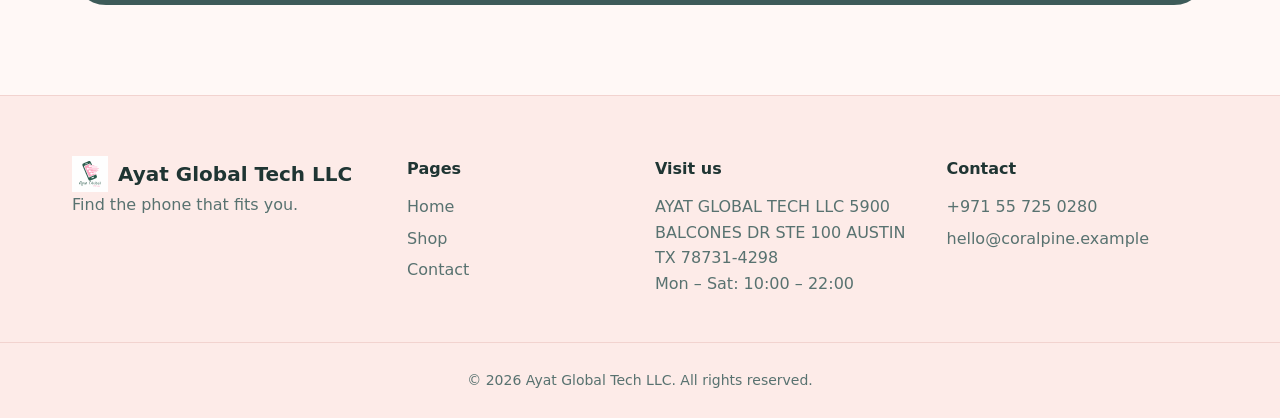
==== commit 1d0f4e99: "Refactor code structure for improved readability and maintainability" ====
--- a/coralpine-mobile/index.html
+++ b/coralpine-mobile/index.html
@@ -155,7 +155,7 @@
                   id="budget"
                   type="range"
                   min="20"
-                  max="1500"
+                  max="2000"
                   step="10"
                   value="700"
                 />
--- a/coralpine-mobile/css/style.css
+++ b/coralpine-mobile/css/style.css
@@ -110,8 +110,12 @@
 .card{position:relative;background:var(--card);border:1px solid var(--line);border-radius:var(--r);padding:20px;transition:.3s}
 .card:hover{transform:translateY(-8px);border-color:var(--b);box-shadow:var(--shadow)}
 .card-art{background:var(--bg2);border-radius:16px;padding:14px;margin-bottom:14px}
-.card-art svg{width:100%;height:170px;transition:transform .4s}
+.card-art svg,.card-art img{display:block;width:100%;height:170px;object-fit:contain;transition:transform .4s}
 .card:hover .card-art svg{transform:scale(1.1) rotate(4deg)}
+.card:hover .card-art img{transform:scale(1.06)}
+/* .jpg photos have a white background: blend it into the tile (light) or use a white tile (dark) */
+[data-theme="light"] img[src$=".jpg"]{mix-blend-mode:multiply}
+[data-theme="dark"] .card-art:has(img[src$=".jpg"]),[data-theme="dark"] .c-art:has(img[src$=".jpg"]){background:#fff}
 .card-brand{color:var(--b);font-size:12px;letter-spacing:1.5px;text-transform:uppercase;font-weight:700}
 .card h3{font-size:18px}.card-specs{color:var(--muted);font-size:13px;min-height:40px}
 .card-foot{display:flex;justify-content:space-between;align-items:center;margin-top:10px}
@@ -186,6 +190,7 @@
 .d-body{flex:1;overflow:auto;padding:20px}
 .c-row{display:flex;gap:14px;margin-bottom:18px}
 .c-art{width:70px;height:70px;background:var(--bg2);border-radius:14px;padding:6px;flex:none}
+.c-art img{display:block;width:100%;height:100%;object-fit:contain}
 .c-row small{display:block;color:var(--muted)}
 .qty{display:flex;align-items:center;gap:10px;margin-top:4px}
 .qty button{width:28px;height:28px;border-radius:50%;border:1px solid var(--line);background:var(--card);color:var(--text)}
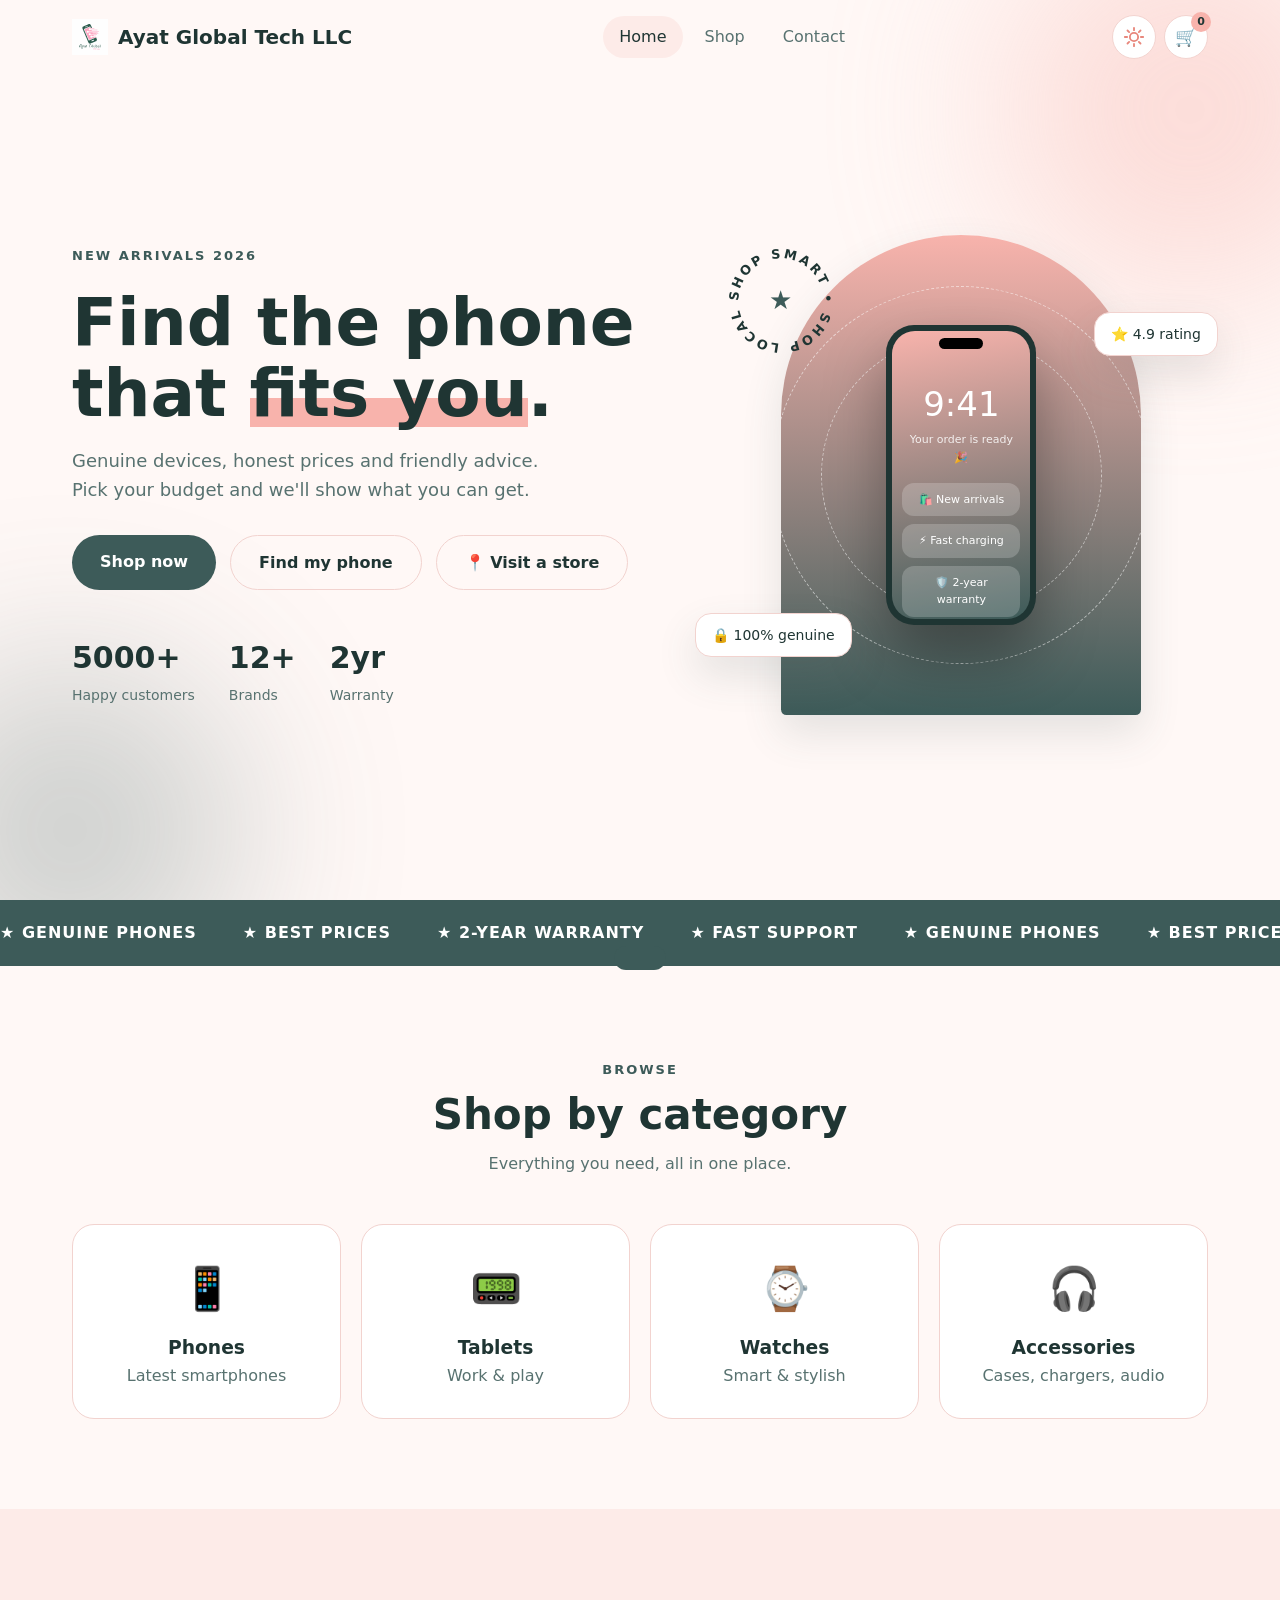
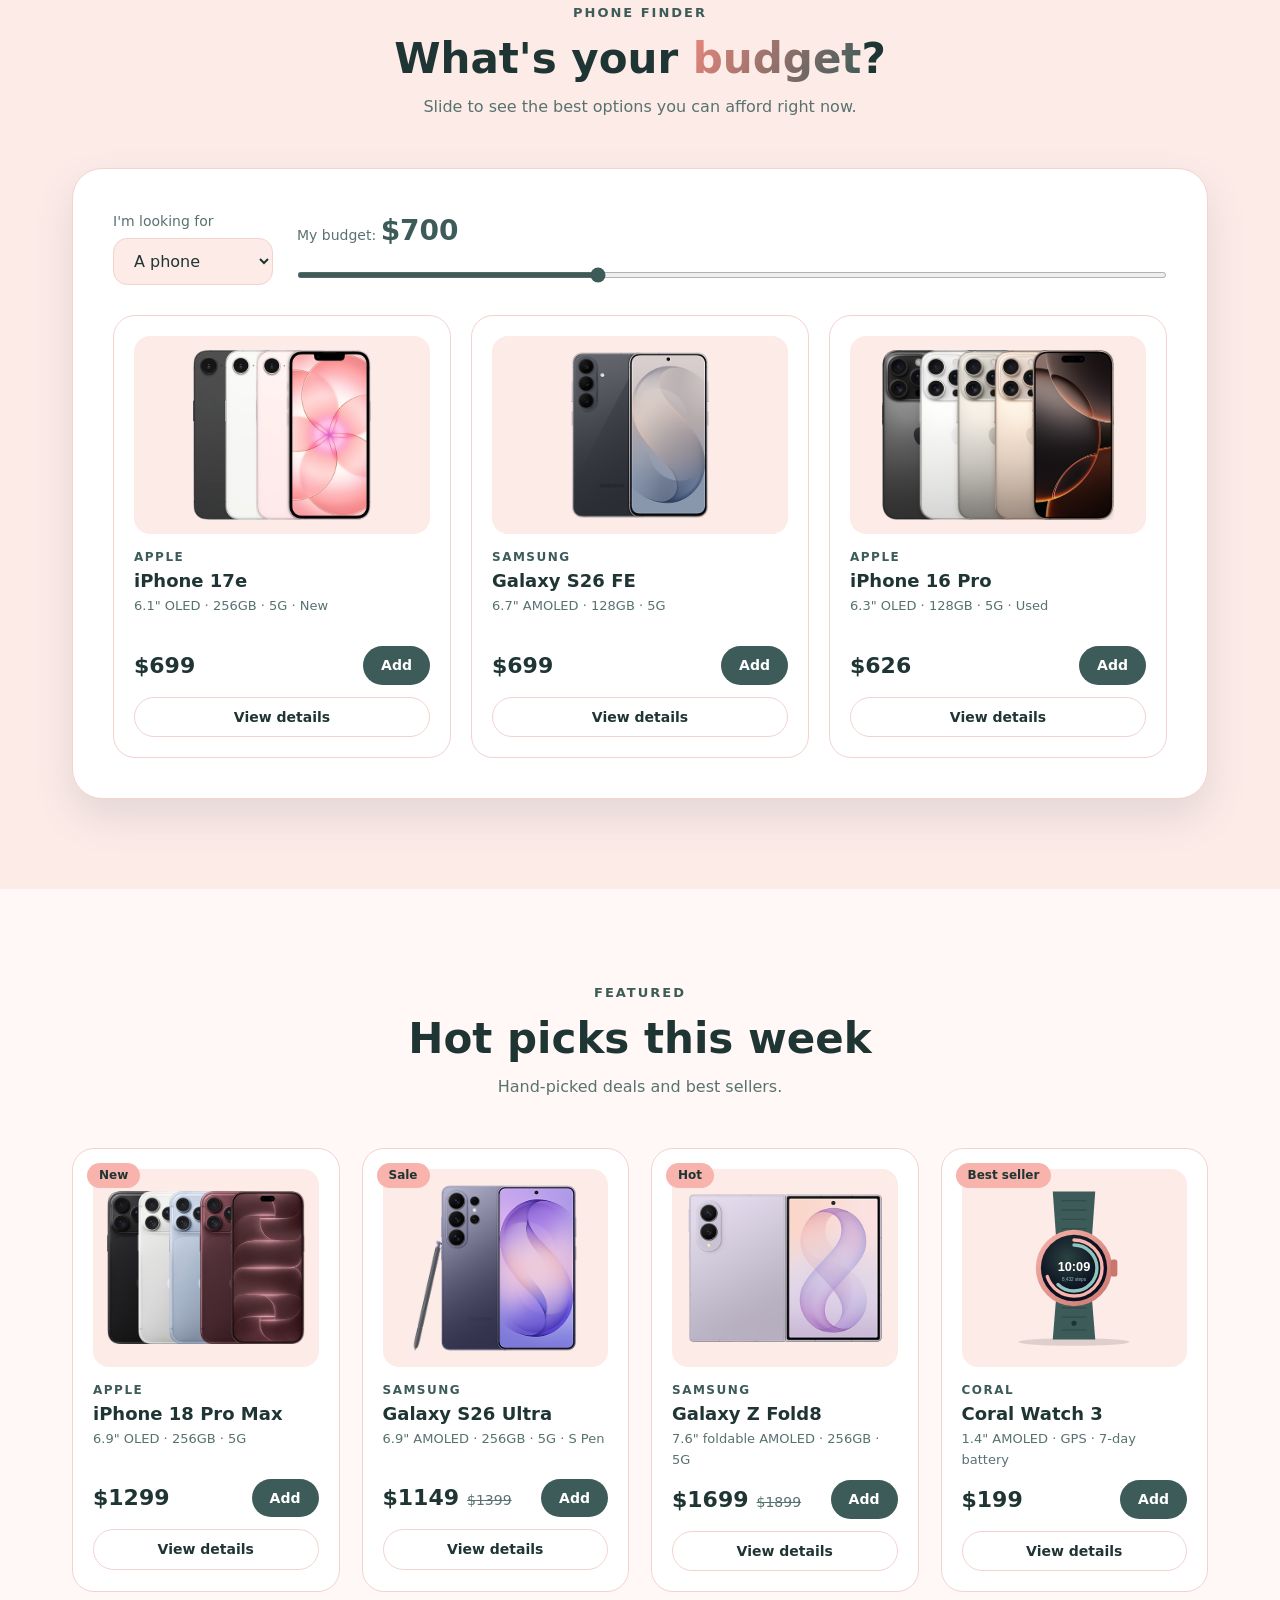
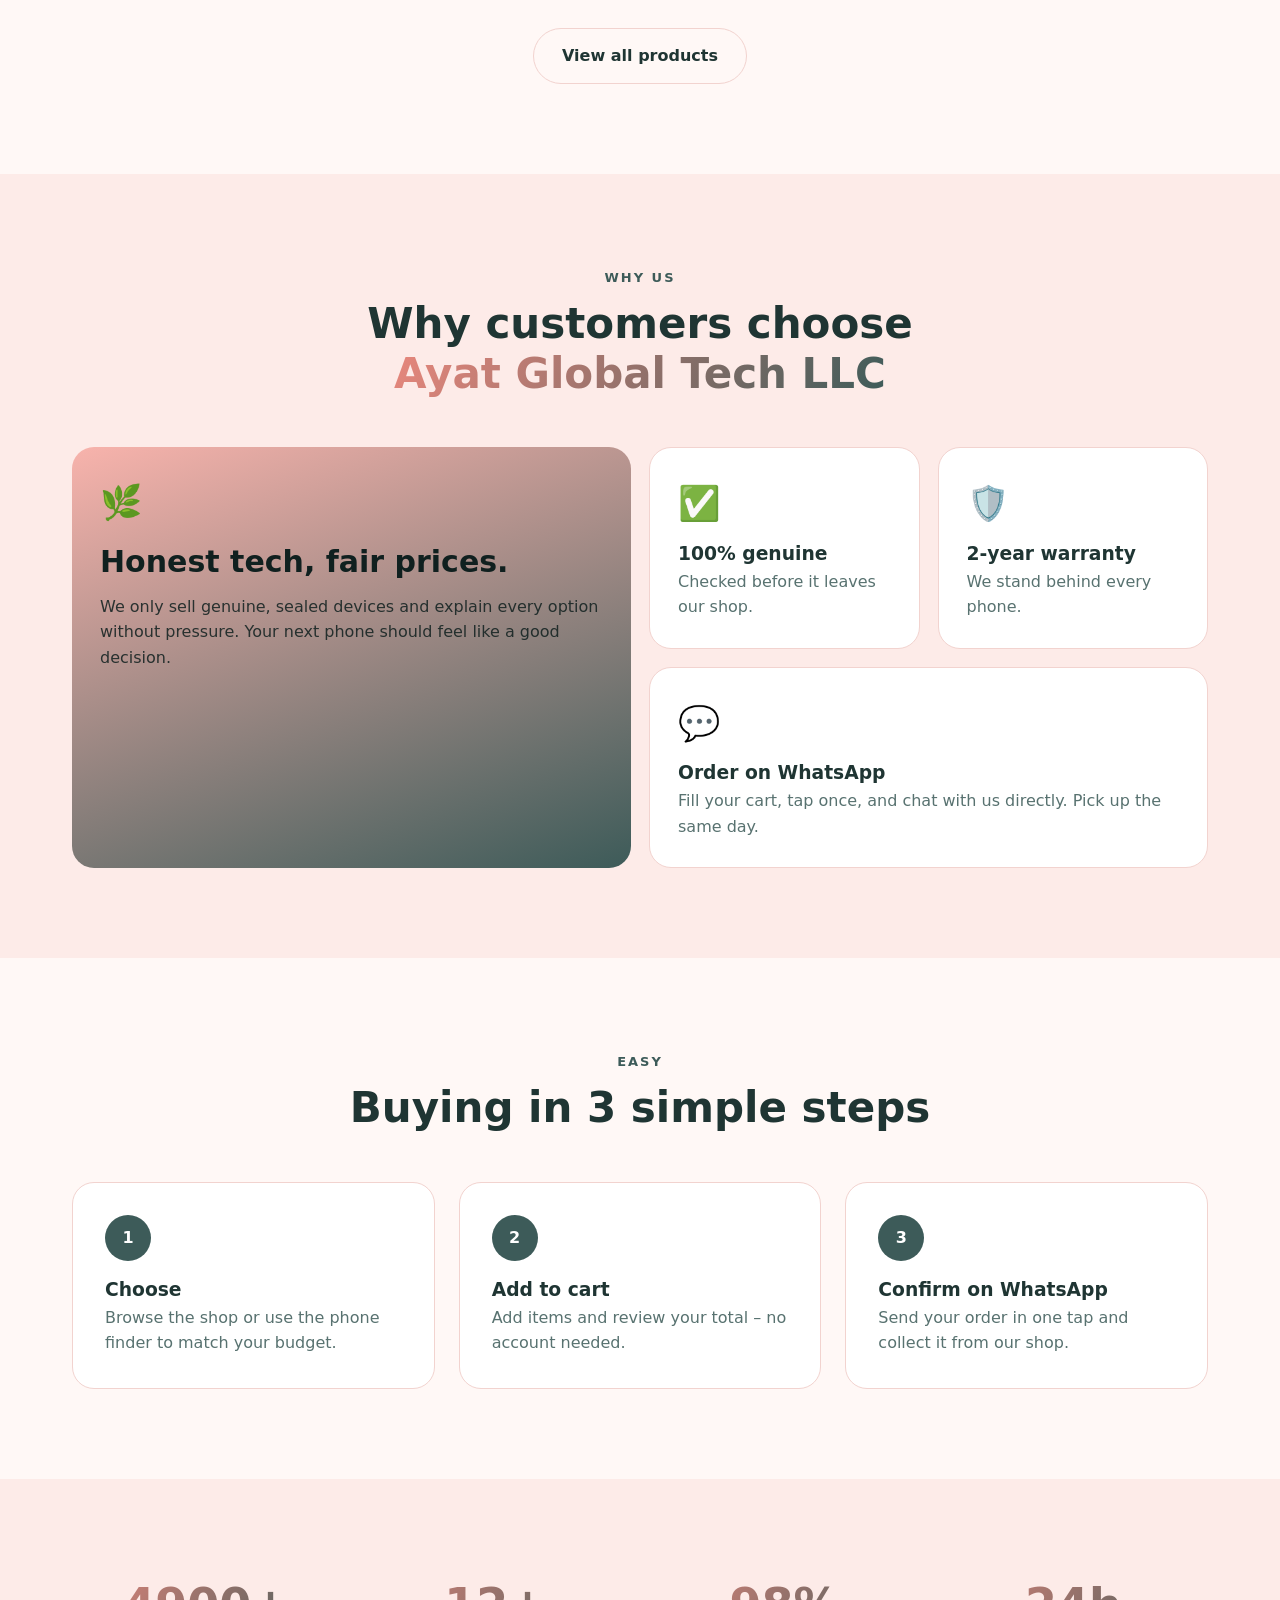
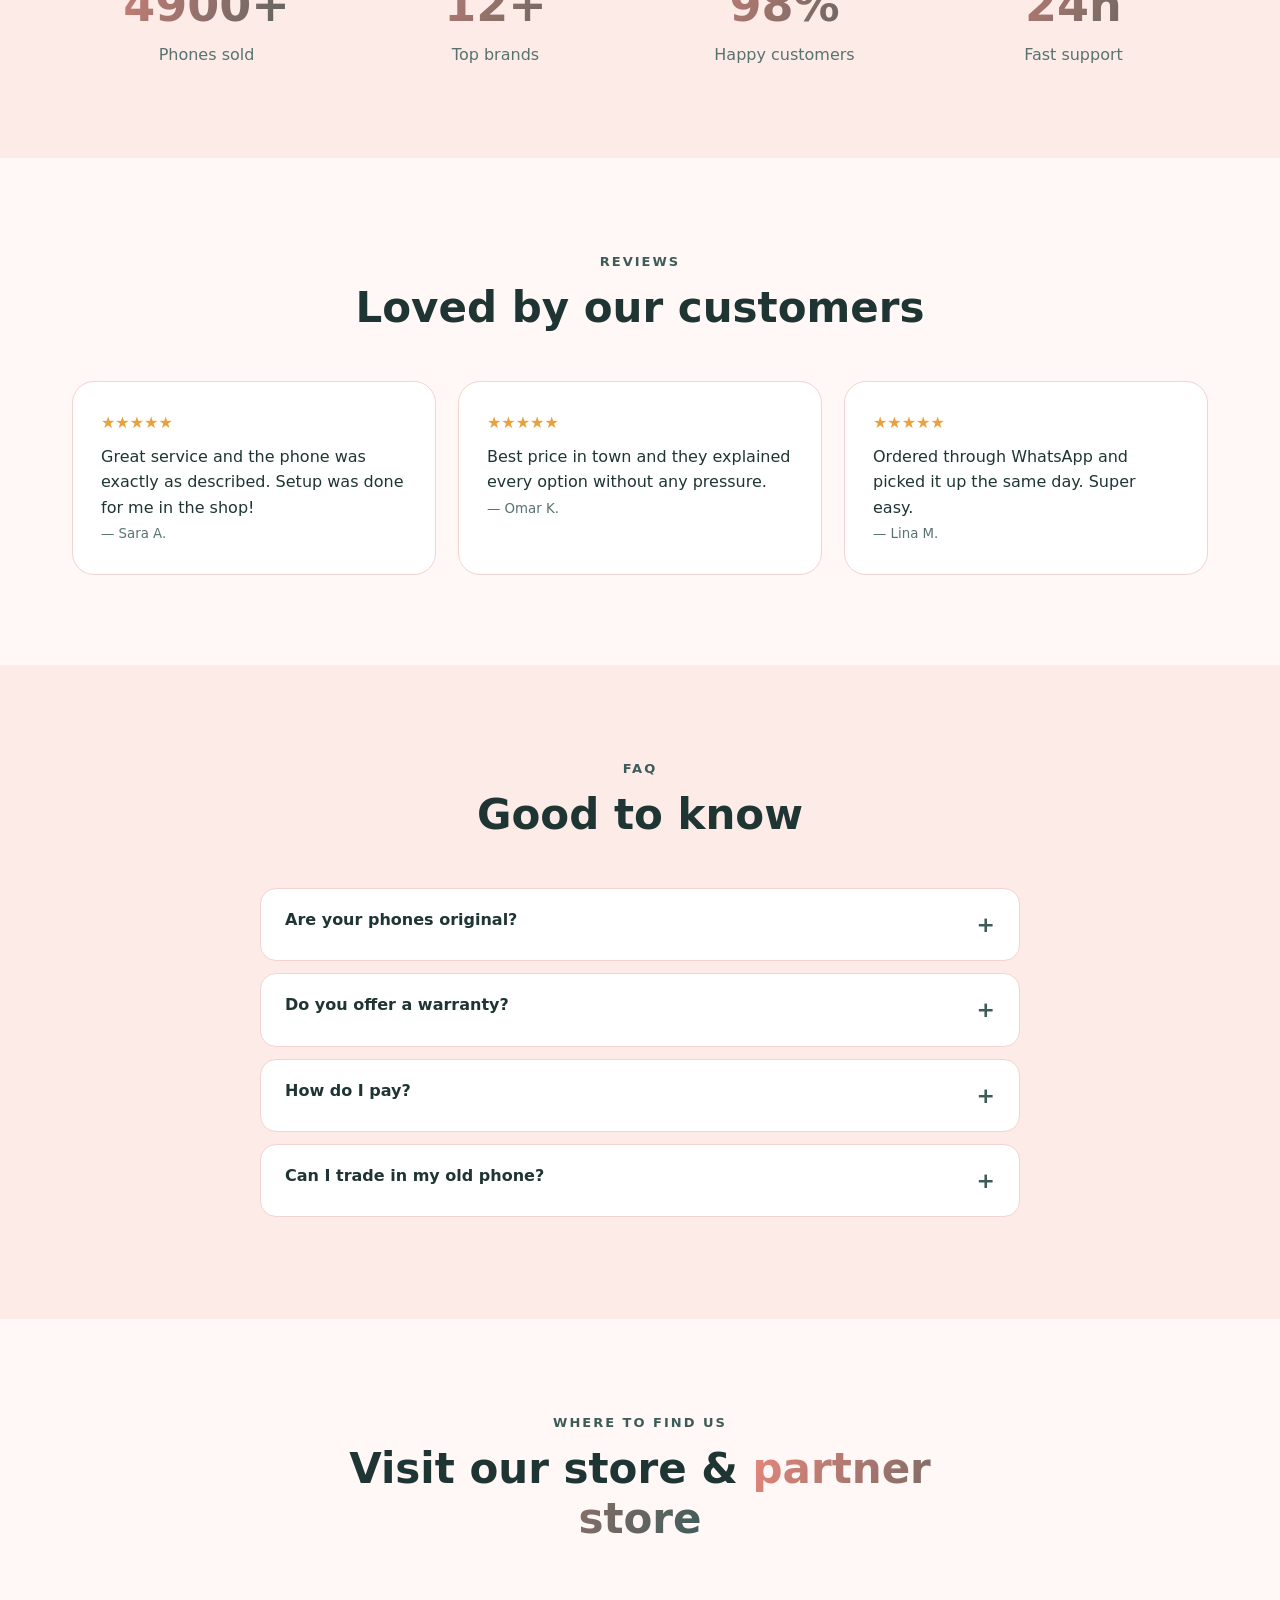
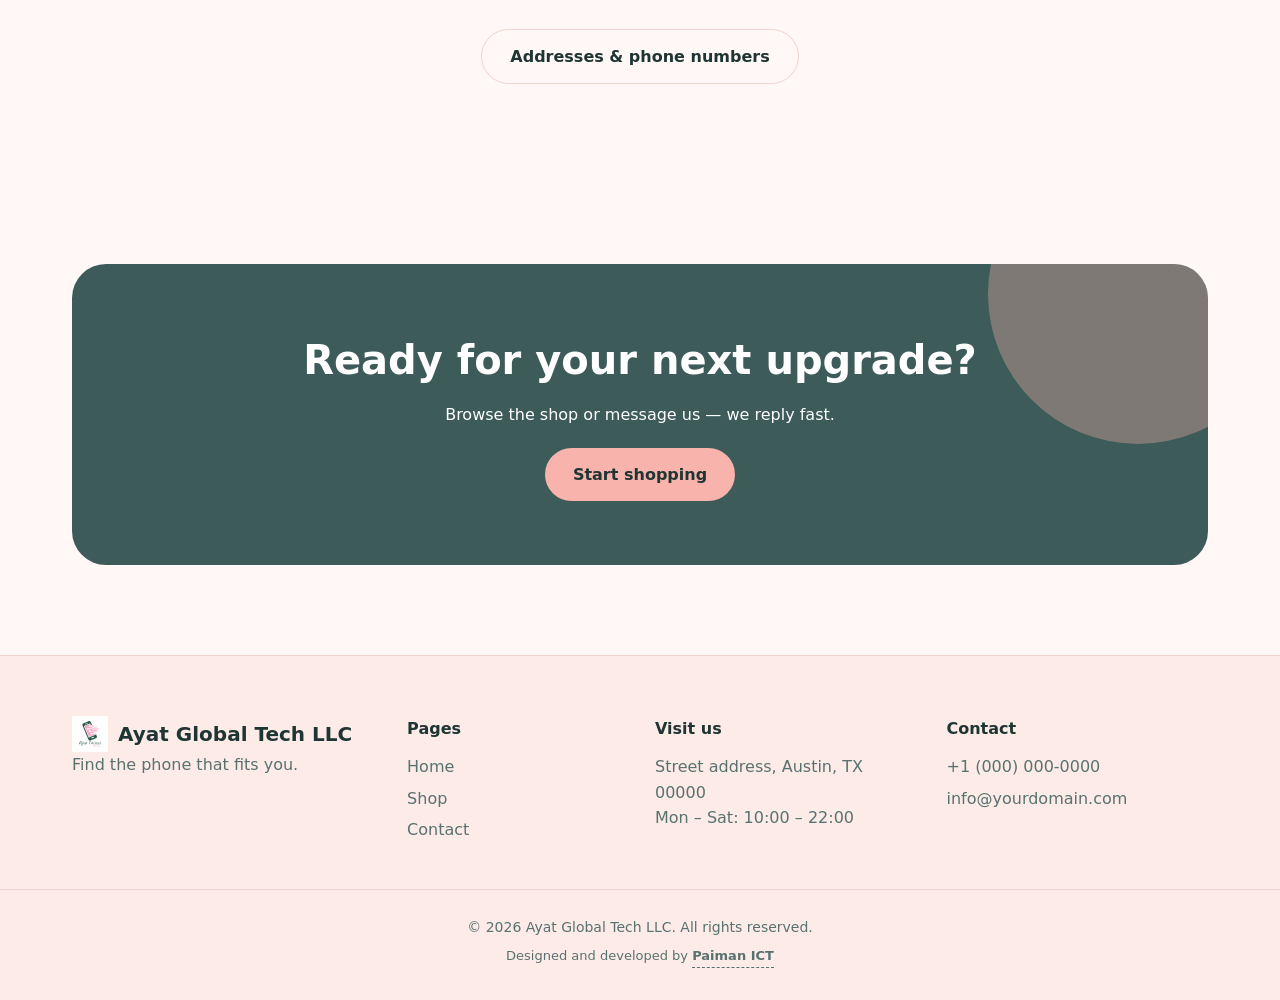
==== commit f5fe980d: "Add "Visit a store" button to hero section and create store visit section" ====
--- a/coralpine-mobile/index.html
+++ b/coralpine-mobile/index.html
@@ -28,7 +28,8 @@
             </p>
             <div class="hero-btns reveal">
               <a class="btn" href="shop.html">Shop now</a
-              ><a class="btn btn-ghost" href="#finder">Find my phone</a>
+              ><a class="btn btn-ghost" href="#finder">Find my phone</a
+              ><a class="btn btn-ghost" href="#visit">📍 Visit a store</a>
             </div>
             <div class="hero-stats reveal">
               <div>
@@ -338,6 +339,20 @@
         </div>
       </section>
 
+      <section id="visit">
+        <div class="wrap">
+          <div class="s-head reveal">
+            <span class="eyebrow">Where to find us</span>
+            <h2>Visit our store &amp; <span class="grad-text">partner store</span></h2>
+            <p id="home-stores-note"></p>
+          </div>
+          <div class="stores-grid" id="home-store-list"></div>
+          <p style="text-align: center; margin-top: 36px" class="reveal">
+            <a class="btn btn-ghost" href="contact.html#stores">Addresses &amp; phone numbers</a>
+          </p>
+        </div>
+      </section>
+
       <section>
         <div class="wrap">
           <div class="cta reveal">
--- a/coralpine-mobile/css/style.css
+++ b/coralpine-mobile/css/style.css
@@ -119,6 +119,7 @@
 .card-brand{color:var(--b);font-size:12px;letter-spacing:1.5px;text-transform:uppercase;font-weight:700}
 .card h3{font-size:18px}.card-specs{color:var(--muted);font-size:13px;min-height:40px}
 .card-foot{display:flex;justify-content:space-between;align-items:center;margin-top:10px}
+.card-view{display:block;text-align:center;margin-top:12px}
 .price{font-size:22px;font-weight:800}.price s{color:var(--muted);font-size:14px;font-weight:400;margin-left:8px}
 .badge{position:absolute;top:14px;left:14px;z-index:2;background:var(--a);color:#1f3533;font-size:12px;font-weight:700;padding:3px 12px;border-radius:20px}
 
@@ -180,6 +181,20 @@
 .info-card{display:flex;gap:16px;align-items:center;margin-bottom:20px}
 .info-card span{font-size:26px;background:var(--bg2);width:52px;height:52px;border-radius:14px;display:grid;place-items:center}
 .info-card p{color:var(--muted)}
+.info-card p a{color:inherit}.info-card small{font-size:12px;opacity:.8}
+.stores-sub{color:var(--muted);margin-top:8px}
+.stores-grid{display:grid;grid-template-columns:1fr 1fr;gap:30px}
+.stores-sub{max-width:640px}
+.store-card{position:relative}
+.store-tag{position:absolute;top:18px;right:18px;font-size:11px;letter-spacing:1.5px;text-transform:uppercase;font-weight:700;padding:5px 12px;border-radius:30px;background:var(--btn);color:var(--btn-text)}
+.store-card.is-partner .store-tag{background:transparent;color:var(--text);border:1.5px solid var(--line)}
+.store-card h3{display:flex;align-items:center;gap:14px;margin-bottom:20px;padding-right:110px}
+.store-card h3 small{display:block;font-size:13px;font-weight:600;color:var(--muted);margin-top:2px}
+.store-flag{font-size:30px;line-height:1}
+.store-logo{width:52px;height:52px;object-fit:contain;border-radius:12px;background:#fff;padding:4px}
+.store-btns{display:flex;gap:12px;flex-wrap:wrap}.store-btns .btn{flex:1;text-align:center}
+#stores{scroll-margin-top:90px}
+@media(max-width:760px){.stores-grid{grid-template-columns:1fr}}
 
 /* ===== 12. Cart drawer & toast ===== */
 .overlay{position:fixed;inset:0;background:rgba(0,0,0,.55);opacity:0;pointer-events:none;transition:.3s;z-index:90}
@@ -196,7 +211,29 @@
 .qty button{width:28px;height:28px;border-radius:50%;border:1px solid var(--line);background:var(--card);color:var(--text)}
 .d-foot{padding:20px;border-top:1px solid var(--line)}
 .d-total{display:flex;justify-content:space-between;font-size:20px;margin-bottom:14px}
-.d-foot .btn{display:block;text-align:center}
+/* Product page */
+.card-art{display:block}.card h3 a:hover{color:var(--b)}
+.pd-top{padding-top:110px}.pd-back{color:var(--muted);font-size:14px}.pd-back:hover{color:var(--b)}
+.pd{display:grid;grid-template-columns:1fr 1fr;gap:50px;align-items:start}
+.pd-art{position:relative;background:var(--bg2);border-radius:30px;padding:40px;position:sticky;top:100px}
+.pd-art img,.pd-art svg{width:100%;height:440px;object-fit:contain}
+[data-theme="dark"] .pd-art:has(img[src$=".jpg"]){background:#fff}
+.pd-info h1{font-size:clamp(30px,4vw,44px);line-height:1.15;margin:6px 0}
+.pd-cond{display:inline-block;background:var(--bg2);border:1px solid var(--line);border-radius:20px;padding:3px 14px;font-size:13px;font-weight:600}
+.pd-price{font-size:34px;margin:16px 0 6px}
+.pd-colors{font-size:14px}
+.pd-desc{margin:18px 0 24px}
+.pd-actions{display:flex;gap:12px;flex-wrap:wrap}
+.pd-h{margin:36px 0 12px}
+.pd-table{width:100%;border-collapse:collapse;background:var(--card);border:1px solid var(--line);border-radius:16px;overflow:hidden}
+.pd-table th,.pd-table td{text-align:left;padding:12px 18px;border-bottom:1px solid var(--line);vertical-align:top}
+.pd-table tr:last-child th,.pd-table tr:last-child td{border-bottom:0}
+.pd-table th{width:36%;color:var(--muted);font-weight:600}
+@media(max-width:860px){.pd{grid-template-columns:1fr;gap:28px}.pd-art{position:relative;top:0;padding:24px}.pd-art img,.pd-art svg{height:300px}}
+.d-foot .btn{display:block;text-align:center;width:100%}
+.d-loc{margin-bottom:14px}.d-loc span{display:block;font-size:14px;color:var(--muted);margin-bottom:8px}
+.d-loc div{display:flex;gap:8px}.d-loc .chip{flex:1}
+.btn-off,.btn-off:hover{opacity:.5;transform:none;box-shadow:none;cursor:not-allowed}
 #toast{position:fixed;bottom:30px;left:50%;transform:translate(-50%,100px);background:var(--btn);color:var(--btn-text);font-weight:700;padding:12px 26px;border-radius:30px;transition:.4s;z-index:120}
 #toast.show{transform:translate(-50%,0)}
 
@@ -206,6 +243,21 @@
 footer h4{margin-bottom:12px}footer a:not(.brand),footer p{display:block;color:var(--muted);margin-bottom:6px}
 footer a:not(.brand):hover{color:var(--b)}
 .copy{text-align:center;color:var(--muted);font-size:14px;padding:26px;margin-top:40px;border-top:1px solid var(--line)}
+.dev-credit{margin-top:8px;font-size:13px}
+.dev-pop{position:relative;display:inline-block}
+footer .dev-name{display:inline;margin:0;color:var(--b);font-weight:700;border-bottom:1px dashed currentColor}
+/* the card: hidden until the name is hovered / focused / tapped */
+.dev-card{position:absolute;bottom:calc(100% + 12px);left:50%;width:280px;max-width:calc(100vw - 32px);transform:translate(-50%,8px);
+  background:var(--card);border:1px solid var(--line);border-radius:16px;box-shadow:var(--shadow);padding:16px;text-align:left;
+  display:flex;flex-direction:column;gap:2px;opacity:0;visibility:hidden;transition:opacity .2s,transform .2s,visibility .2s;z-index:50}
+.dev-card::after{content:"";position:absolute;top:100%;left:0;right:0;height:14px}          /* hover bridge to the name */
+.dev-pop:hover .dev-card,.dev-pop:focus-within .dev-card,.dev-pop.open .dev-card{opacity:1;visibility:visible;transform:translate(-50%,0)}
+.dev-head{display:flex;align-items:center;gap:10px;margin-bottom:8px;padding-bottom:10px;border-bottom:1px solid var(--line)}
+.dev-head img{width:44px;height:44px;object-fit:contain;border-radius:10px;background:#fff;padding:4px}
+.dev-head b{display:block;color:var(--text);font-size:15px}.dev-head small{color:var(--muted);font-size:12px;line-height:1.3;display:block}
+footer .dev-card a,.dev-loc{display:block;margin:0;padding:4px 0;font-size:13px;color:var(--muted)}
+footer .dev-card a.dev-btn{margin-top:8px;text-align:center;background:var(--btn);color:var(--btn-text);border-radius:30px;padding:8px;font-weight:700}
+footer .dev-card a.dev-btn:hover{color:var(--btn-text);opacity:.9}
 
 /* ===== 14. Scroll-reveal animation ===== */
 .reveal{opacity:0;transform:translateY(40px);transition:opacity .7s var(--d,0ms),transform .7s var(--d,0ms)}
